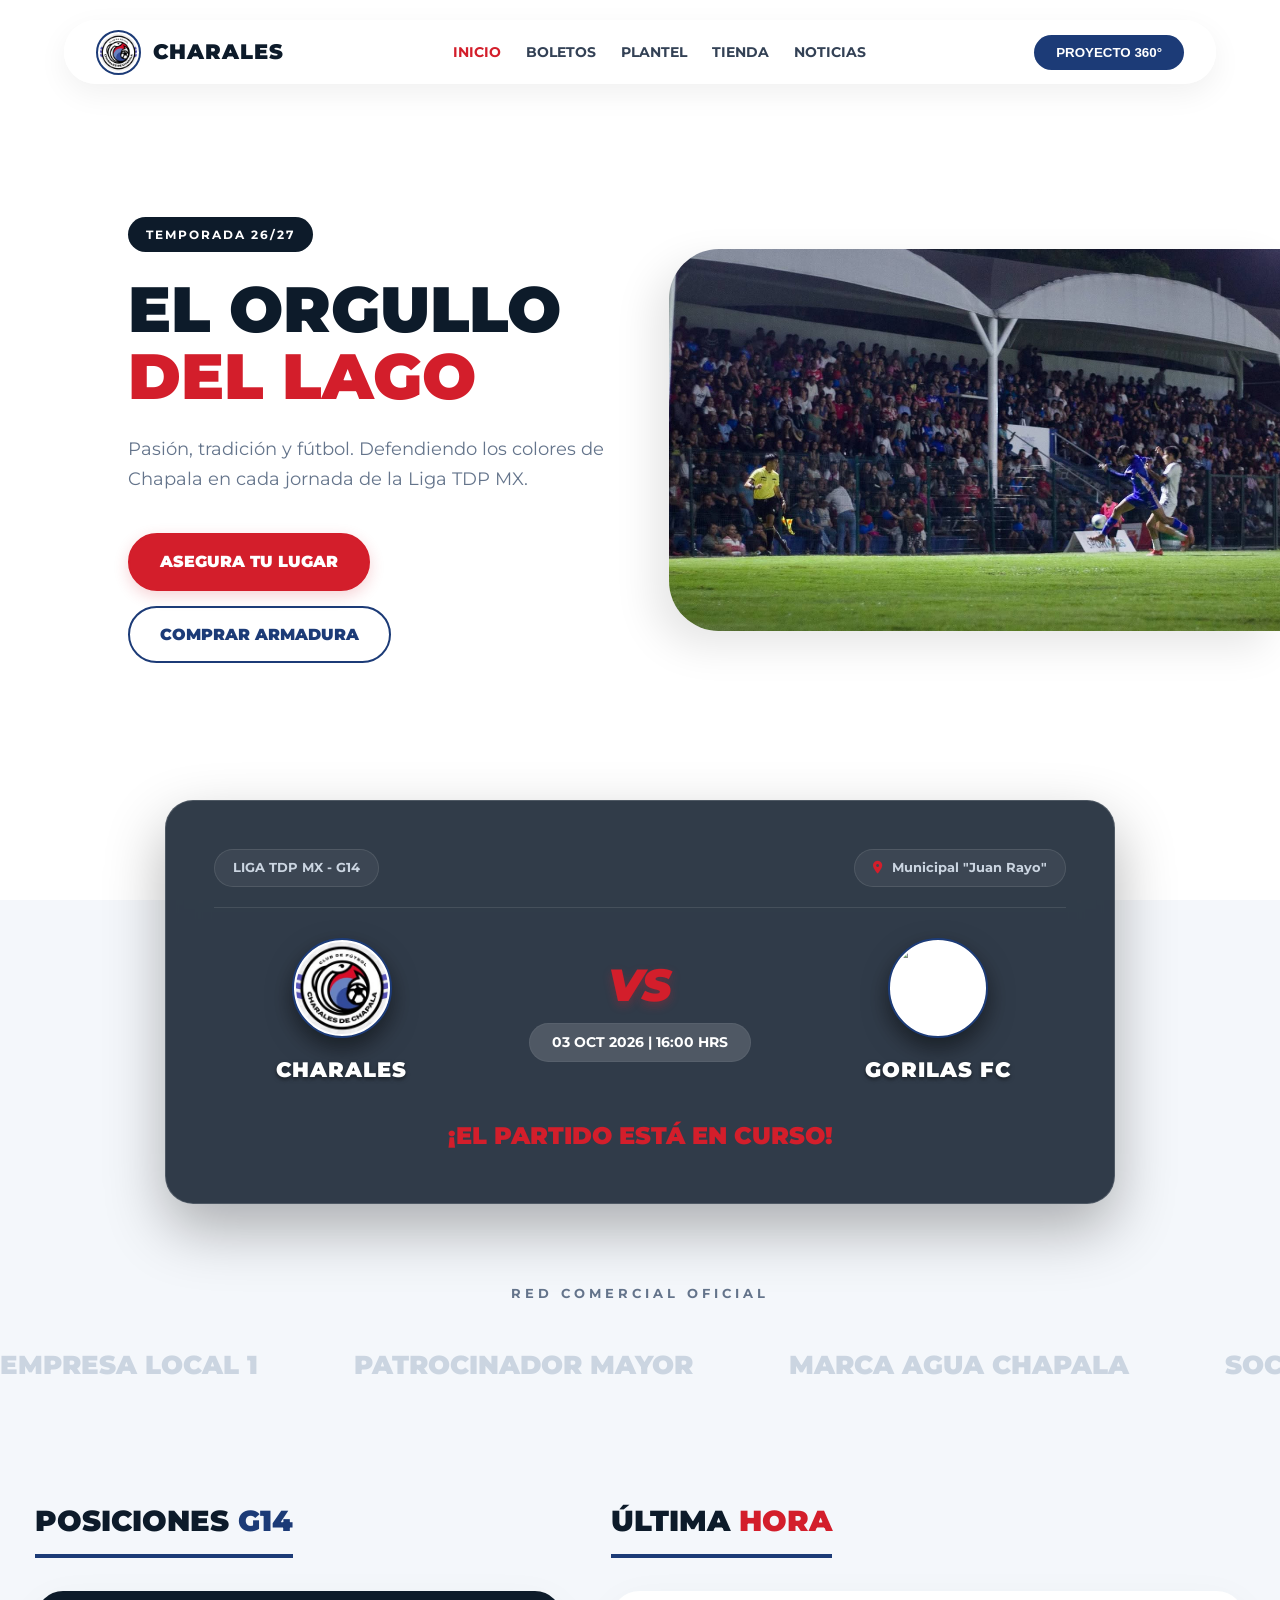
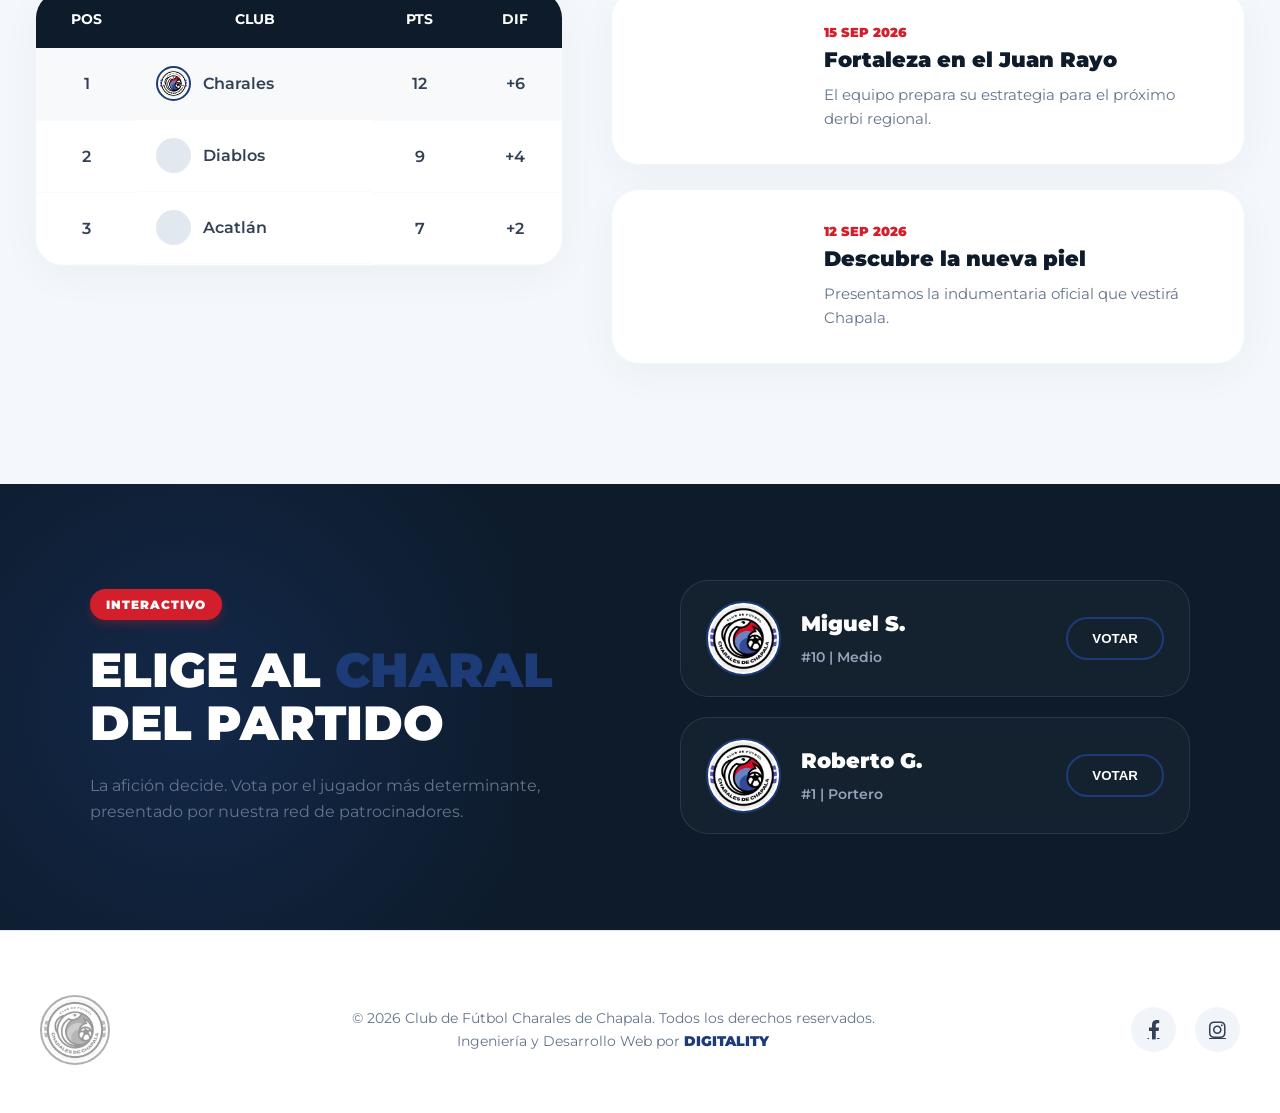
==== index.html @ a3f7b5b5 "Add files via upload" ====
<!DOCTYPE html>
<html lang="es">
<head>
    <meta charset="UTF-8">
    <meta name="viewport" content="width=device-width, initial-scale=1.0">
    <title>Charales de Chapala | Sitio Oficial</title>
    <link rel="stylesheet" href="style.css">
    <link rel="icon" type="image/png" href="imagen.png">
    <link href="https://fonts.googleapis.com/css2?family=Montserrat:wght@400;600;700;900&display=swap" rel="stylesheet">
    <link rel="stylesheet" href="https://cdnjs.cloudflare.com/ajax/libs/font-awesome/6.0.0/css/all.min.css">
</head>
<body class="theme-light">

    <!-- Navegación Flotante Premium (Bordes extra redondeados) -->
    <nav class="navbar-floating" id="navbar">
        <div class="nav-brand">
            <img src="imagen.png" alt="Escudo Charales" class="nav-logo">
            <span class="nav-title">CHARALES</span>
        </div>
        
        <div class="nav-links">
            <a href="index.html" class="active">INICIO</a>
            <a href="Compra_Boletos/index.html">BOLETOS</a>
            <a href="Plantilla/equipo.html">PLANTEL</a>
            <a href="Tienda/tienda.html">TIENDA</a>
            <a href="#noticias">NOTICIAS</a>
        </div>

        <div class="nav-actions">
            <button class="btn-digitality rounded-pill" id="btnMenuProy">PROYECTO 360°</button>
            <div class="hamburger" id="hamburger">
                <span></span><span></span><span></span>
            </div>
        </div>
    </nav>

    <!-- Menú Móvil -->
    <div class="mobile-menu" id="navMenu">
        <span class="close-menu" id="closeMenu">&times;</span>
        <a href="index.html">INICIO</a>
        <a href="Compra_Boletos/index.html">BOLETOS Y ABONOS</a>
        <a href="Plantilla/equipo.html">PLANTEL OFICIAL</a>
        <a href="Tienda/tienda.html">TIENDA OFICIAL</a>
    </div>

   <!-- Hero Dividido (Texto Izquierda / Imagen Derecha Responsiva) -->
    <header class="hero-split">
        <div class="hero-text">
            <span class="season-badge rounded-pill">TEMPORADA 26/27</span>
            <h1>EL ORGULLO<br><span class="txt-red">DEL LAGO</span></h1>
            <p>Pasión, tradición y fútbol. Defendiendo los colores de Chapala en cada jornada de la Liga TDP MX.</p>
            <div class="hero-buttons">
                <a href="Compra_Boletos/index.html" class="btn-solid-red rounded-pill">ASEGURA TU LUGAR</a>
                <a href="Tienda/tienda.html" class="btn-outline-blue rounded-pill">COMPRAR ARMADURA</a>
            </div>
        </div>
        
        <!-- Nuevo contenedor con imagen responsiva portada1.png -->
        <div class="hero-visual">
            <img src="portada1.png" alt="Acción en el Estadio Juan Rayo" class="hero-img-fluid">
        </div>
    </header>

    <!-- Tarjeta de Partido Glassmorphism -->
    <section class="match-glass-section">
        <div class="glass-card rounded-card">
            <div class="glass-header">
                <span class="tag-league rounded-pill">LIGA TDP MX - G14</span>
                <span class="tag-stadium rounded-pill"><i class="fas fa-map-marker-alt"></i> Municipal "Juan Rayo"</span>
            </div>
            
            <div class="match-teams">
                <div class="team-col">
                    <img src="imagen.png" alt="Charales" class="team-shield">
                    <span class="team-name">CHARALES</span>
                </div>
                <div class="match-center-info">
                    <div class="vs">VS</div>
                    <div class="date-badge rounded-pill">03 OCT 2026 | 16:00 HRS</div>
                </div>
                <div class="team-col">
                    <img src="https://upload.wikimedia.org/wikipedia/commons/thumb/1/14/Logo_Gorilas_de_Juanacatlan.png/120px-Logo_Gorilas_de_Juanacatlan.png" alt="Rival" class="team-shield">
                    <span class="team-name">GORILAS FC</span>
                </div>
            </div>

            <div class="countdown-row" id="countdown">
                <div class="time-unit"><span id="days">00</span><small>DÍAS</small></div><span class="colon">:</span>
                <div class="time-unit"><span id="hours">00</span><small>HRS</small></div><span class="colon">:</span>
                <div class="time-unit"><span id="minutes">00</span><small>MIN</small></div><span class="colon">:</span>
                <div class="time-unit"><span id="seconds">00</span><small>SEG</small></div>
            </div>
        </div>
    </section>

    <!-- Carrusel Infinito de Patrocinadores -->
    <section class="sponsors-ticker">
        <p class="ticker-label">RED COMERCIAL OFICIAL</p>
        <div class="marquee-wrapper">
            <div class="marquee-track">
                <div class="sponsor">EMPRESA LOCAL 1</div>
                <div class="sponsor">PATROCINADOR MAYOR</div>
                <div class="sponsor">MARCA AGUA CHAPALA</div>
                <div class="sponsor">SOCIO COMERCIAL 4</div>
                <div class="sponsor">EMPRESA LOCAL 1</div>
                <div class="sponsor">PATROCINADOR MAYOR</div>
                <div class="sponsor">MARCA AGUA CHAPALA</div>
                <div class="sponsor">SOCIO COMERCIAL 4</div>
            </div>
        </div>
    </section>

    <!-- Sección Dual: Estadísticas y Noticias en paralelo -->
    <section class="dashboard-section" id="noticias">
        <div class="dashboard-grid">
            <!-- Izquierda: Tabla -->
            <div class="stats-panel">
                <h2 class="panel-title">POSICIONES <span class="txt-blue">G14</span></h2>
                <div class="table-card rounded-card">
                    <table class="clean-table">
                        <thead>
                            <tr>
                                <th>POS</th>
                                <th>CLUB</th>
                                <th>PTS</th>
                                <th>DIF</th>
                            </tr>
                        </thead>
                        <tbody>
                            <tr class="highlight-row">
                                <td>1</td>
                                <td class="td-team"><img src="imagen.png" class="micro-logo"> Charales</td>
                                <td class="txt-bold">12</td>
                                <td class="txt-blue">+6</td>
                            </tr>
                            <tr>
                                <td>2</td>
                                <td class="td-team"><span class="empty-logo"></span> Diablos</td>
                                <td>9</td>
                                <td>+4</td>
                            </tr>
                            <tr>
                                <td>3</td>
                                <td class="td-team"><span class="empty-logo"></span> Acatlán</td>
                                <td>7</td>
                                <td>+2</td>
                            </tr>
                        </tbody>
                    </table>
                </div>
            </div>

            <!-- Derecha: Noticias -->
            <div class="news-panel">
                <h2 class="panel-title">ÚLTIMA <span class="txt-red">HORA</span></h2>
                <article class="news-list-item rounded-card">
                    <div class="news-thumb" style="background-image: url('https://images.unsplash.com/photo-1518609878373-06d740f60d8b?auto=format&fit=crop&q=80')"></div>
                    <div class="news-data">
                        <span class="news-date">15 SEP 2026</span>
                        <h3>Fortaleza en el Juan Rayo</h3>
                        <p>El equipo prepara su estrategia para el próximo derbi regional.</p>
                    </div>
                </article>
                <article class="news-list-item rounded-card">
                    <div class="news-thumb" style="background-image: url('https://images.unsplash.com/photo-1574629810360-7efbbe195018?auto=format&fit=crop&q=80')"></div>
                    <div class="news-data">
                        <span class="news-date">12 SEP 2026</span>
                        <h3>Descubre la nueva piel</h3>
                        <p>Presentamos la indumentaria oficial que vestirá Chapala.</p>
                    </div>
                </article>
            </div>
        </div>
    </section>

    <!-- Jugador del Partido -->
    <section class="interactive-motm">
        <div class="motm-layout">
            <div class="motm-info">
                <span class="live-badge rounded-pill">INTERACTIVO</span>
                <h2>ELIGE AL <span class="txt-blue">CHARAL</span><br>DEL PARTIDO</h2>
                <p>La afición decide. Vota por el jugador más determinante, presentado por nuestra red de patrocinadores.</p>
            </div>
            <div class="motm-options">
                <div class="player-option rounded-card">
                    <img src="imagen.png" alt="Jugador">
                    <div class="opt-details">
                        <h4>Miguel S.</h4>
                        <span>#10 | Medio</span>
                    </div>
                    <button class="vote-btn-premium rounded-pill">VOTAR</button>
                </div>
                <div class="player-option rounded-card">
                    <img src="imagen.png" alt="Jugador">
                    <div class="opt-details">
                        <h4>Roberto G.</h4>
                        <span>#1 | Portero</span>
                    </div>
                    <button class="vote-btn-premium rounded-pill">VOTAR</button>
                </div>
            </div>
        </div>
    </section>

    <!-- Footer Corporativo -->
    <footer class="footer-clean">
        <div class="footer-content">
            <img src="imagen.png" alt="Charales" class="footer-brand">
            <div class="footer-text">
                <p>© 2026 Club de Fútbol Charales de Chapala. Todos los derechos reservados.</p>
                <p>Ingeniería y Desarrollo Web por <span class="txt-blue-bold">DIGITALITY</span></p>
            </div>
            <div class="footer-social">
                <a href="#"><i class="fab fa-facebook-f"></i></a>
                <a href="#"><i class="fab fa-instagram"></i></a>
            </div>
        </div>
    </footer>

    <script src="script.js"></script>
</body>
</html>
---- style.css ----
:root {
    --navy: #0d1b2a;
    --blue: #1c3b77;
    --red: #d31e2b;
    --light-bg: #f4f7fb; 
    --white: #ffffff;
    --text-main: #334155;
    --text-muted: #64748b;
}

* { margin: 0; padding: 0; box-sizing: border-box; }
html { scroll-behavior: smooth; }
body.theme-light { font-family: 'Montserrat', sans-serif; background: var(--light-bg); color: var(--text-main); line-height: 1.6; overflow-x: hidden; }

/* Utilidades Comunes y Bordes Suaves */
.txt-blue { color: var(--blue); }
.txt-red { color: var(--red); }
.txt-blue-bold { color: var(--blue); font-weight: 900; }
.txt-bold { font-weight: 900; }

.rounded-pill { border-radius: 50px !important; }
.rounded-card { border-radius: 28px !important; overflow: hidden; } 

img[src="imagen.png"], .team-shield, .micro-logo, .nav-logo {
    border-radius: 50%; object-fit: cover; background: var(--white);
    border: 2px solid var(--blue); padding: 2px;
}

/* Navegación Flotante */
.navbar-floating {
    position: fixed; top: 20px; left: 50%; transform: translateX(-50%); width: 90%; max-width: 1200px;
    background: rgba(255, 255, 255, 0.95); backdrop-filter: blur(10px); border-radius: 50px;
    display: flex; justify-content: space-between; align-items: center; padding: 0.6rem 2rem;
    box-shadow: 0 10px 30px rgba(0,0,0,0.06); z-index: 1000; transition: 0.3s ease;
}
.nav-brand { display: flex; align-items: center; gap: 12px; }
.nav-logo { height: 45px; width: 45px; }
.nav-title { font-weight: 900; font-size: 1.3rem; color: var(--navy); letter-spacing: 1px; }

.nav-links { display: flex; gap: 25px; }
.nav-links a { text-decoration: none; color: var(--text-main); font-weight: 700; font-size: 0.9rem; transition: 0.2s; }
.nav-links a:hover, .nav-links a.active { color: var(--red); }

.nav-actions { display: flex; align-items: center; gap: 20px; }
.btn-digitality { background: var(--blue); color: var(--white); border: none; padding: 10px 22px; font-weight: 900; cursor: pointer; transition: 0.3s; }
.btn-digitality:hover { background: var(--navy); transform: translateY(-2px); box-shadow: 0 5px 15px rgba(28,59,119,0.3); }
.hamburger { display: none; flex-direction: column; gap: 6px; cursor: pointer; }
.hamburger span { width: 26px; height: 3px; background: var(--navy); border-radius: 3px; transition: 0.3s; }

/* Menú Móvil */
.mobile-menu { position: fixed; top: 0; right: -100%; width: 100%; height: 100vh; background: var(--navy); z-index: 2000; display: flex; flex-direction: column; align-items: center; justify-content: center; gap: 2rem; transition: 0.4s cubic-bezier(0.4, 0, 0.2, 1); }
.mobile-menu.active { right: 0; }
.close-menu { position: absolute; top: 30px; right: 30px; font-size: 3rem; color: var(--white); cursor: pointer; line-height: 1; }
.mobile-menu a { color: var(--white); text-decoration: none; font-size: 1.5rem; font-weight: 900; }

/* --- Hero Dividido - SOLUCIÓN RESPONSIVA --- */
.hero-split { 
    display: flex; 
    align-items: center; 
    min-height: 100vh; 
    padding-top: 130px; 
    padding-bottom: 150px; 
    background: var(--white); 
    width: 100%; 
    gap: 2rem;
}

.hero-text { 
    flex: 1; 
    display: flex; 
    flex-direction: column; 
    justify-content: center; 
    padding-left: 10%; 
    z-index: 2; 
}
.season-badge { background: var(--navy); color: var(--white); padding: 8px 18px; font-size: 0.75rem; font-weight: 700; margin-bottom: 1.5rem; letter-spacing: 2px; align-self: flex-start; }
.hero-text h1 { font-size: clamp(3rem, 5vw, 4.5rem); font-weight: 900; line-height: 1.05; color: var(--navy); margin-bottom: 1.5rem; }
.hero-text p { font-size: 1.15rem; color: var(--text-muted); margin-bottom: 2.5rem; max-width: 500px; }
.hero-buttons { display: flex; gap: 15px; flex-wrap: wrap; }

.btn-solid-red { background: var(--red); color: var(--white); padding: 14px 30px; text-decoration: none; font-weight: 900; transition: 0.3s; border: 2px solid var(--red); box-shadow: 0 5px 15px rgba(211,30,43,0.2); }
.btn-solid-red:hover { background: transparent; color: var(--red); box-shadow: none; transform: translateY(-2px); }
.btn-outline-blue { background: transparent; color: var(--blue); padding: 14px 30px; text-decoration: none; font-weight: 900; border: 2px solid var(--blue); transition: 0.3s; }
.btn-outline-blue:hover { background: var(--blue); color: var(--white); transform: translateY(-2px); box-shadow: 0 5px 15px rgba(28,59,119,0.2); }

/* Contenedor y Foto de Portada */
.hero-visual { 
    flex: 1.2; 
    display: flex;
    justify-content: flex-end; 
    align-items: center;
    padding-right: 0;
}

.hero-img-fluid {
    width: 100%;
    height: auto; 
    aspect-ratio: 16 / 10; /* Fuerza una proporción ideal para que se vea la acción y la grada */
    object-fit: cover; /* Asegura que la imagen llene la proporción sin aplastarse */
    border-radius: 50px 0 0 50px; 
    box-shadow: -15px 15px 40px rgba(0,0,0,0.1); 
}

/* Tarjeta Partido Glassmorphism */
.match-glass-section { position: relative; margin-top: -100px; z-index: 10; padding: 0 20px; display: flex; justify-content: center; }
.glass-card { background: rgba(13, 27, 42, 0.85); backdrop-filter: blur(25px); -webkit-backdrop-filter: blur(25px); border: 1px solid rgba(255,255,255,0.15); width: 100%; max-width: 950px; padding: 3rem; box-shadow: 0 25px 60px rgba(0,0,0,0.3); color: var(--white); }
.glass-header { display: flex; justify-content: space-between; align-items: center; border-bottom: 1px solid rgba(255,255,255,0.1); padding-bottom: 20px; margin-bottom: 30px; }
.tag-league, .tag-stadium { background: rgba(255,255,255,0.05); border: 1px solid rgba(255,255,255,0.1); padding: 8px 18px; font-size: 0.8rem; font-weight: 700; color: #cbd5e1; }
.tag-stadium i { color: var(--red); margin-right: 5px; }

.match-teams { display: flex; justify-content: space-between; align-items: center; margin-bottom: 30px; }
.team-col { display: flex; flex-direction: column; align-items: center; gap: 15px; width: 30%; }
.team-shield { height: 100px; width: 100px; box-shadow: 0 10px 25px rgba(0,0,0,0.5); }
.team-name { font-weight: 900; font-size: 1.3rem; letter-spacing: 1px; text-shadow: 0 2px 4px rgba(0,0,0,0.5); }
.match-center-info { text-align: center; }
.vs { font-size: 2.8rem; font-weight: 900; color: var(--red); font-style: italic; line-height: 1; text-shadow: 0 4px 10px rgba(211,30,43,0.3); }
.date-badge { background: rgba(255,255,255,0.15); padding: 8px 22px; font-size: 0.85rem; margin-top: 15px; font-weight: 700; border: 1px solid rgba(255,255,255,0.05); }

.countdown-row { display: flex; justify-content: center; gap: 15px; align-items: center; color: var(--red); }
.colon { font-size: 2.5rem; font-weight: 900; margin-top: -15px; opacity: 0.5; }
.time-unit { display: flex; flex-direction: column; align-items: center; min-width: 70px; }
.time-unit span { color: var(--white); font-size: 3rem; font-weight: 900; line-height: 1; text-shadow: 0 2px 10px rgba(0,0,0,0.3); }
.time-unit small { font-size: 0.75rem; color: #94a3b8; font-weight: 700; margin-top: 8px; letter-spacing: 1px; }

/* Marquesina Patrocinadores */
.sponsors-ticker { padding: 5rem 0 4rem; background: var(--light-bg); text-align: center; overflow: hidden; }
.ticker-label { font-size: 0.8rem; font-weight: 700; color: var(--text-muted); letter-spacing: 4px; margin-bottom: 2.5rem; }
.marquee-wrapper { width: 100%; overflow: hidden; white-space: nowrap; position: relative; }
.marquee-track { display: inline-flex; gap: 6rem; animation: marquee 30s linear infinite; }
.sponsor { font-size: 1.6rem; font-weight: 900; color: #cbd5e1; text-transform: uppercase; transition: 0.3s; cursor: default; }
.sponsor:hover { color: var(--blue); transform: scale(1.05); }
@keyframes marquee { 0% { transform: translateX(0); } 100% { transform: translateX(-50%); } }

/* Dashboard (Tabla y Noticias) */
.dashboard-section { padding: 3rem 20px 6rem; max-width: 1250px; margin: 0 auto; }
.dashboard-grid { display: flex; gap: 3rem; }
.panel-title { font-size: 1.8rem; font-weight: 900; color: var(--navy); margin-bottom: 2rem; border-bottom: 4px solid var(--blue); padding-bottom: 10px; display: inline-block; }
.stats-panel { flex: 1; }
.table-card { background: var(--white); box-shadow: 0 10px 40px rgba(0,0,0,0.04); border: 1px solid #f1f5f9; }
.clean-table { width: 100%; border-collapse: collapse; text-align: center; }
.clean-table th { background: var(--navy); color: var(--white); padding: 18px; font-size: 0.85rem; }
.clean-table td { padding: 18px; border-bottom: 1px solid #f8fafc; color: var(--text-main); font-weight: 600; }
.td-team { text-align: left; display: flex; align-items: center; gap: 12px; }
.highlight-row { background: rgba(28, 59, 119, 0.03); }
.micro-logo { height: 35px; width: 35px; }
.empty-logo { height: 35px; width: 35px; background: #e2e8f0; border-radius: 50%; display: inline-block; }

.news-panel { flex: 1.2; }
.news-list-item { display: flex; background: var(--white); box-shadow: 0 10px 40px rgba(0,0,0,0.04); margin-bottom: 1.5rem; transition: 0.3s; border: 1px solid #f1f5f9; }
.news-list-item:hover { transform: translateY(-5px); box-shadow: 0 20px 40px rgba(0,0,0,0.08); border-color: var(--blue); }
.news-thumb { width: 180px; background-size: cover; background-position: center; flex-shrink: 0; }
.news-data { padding: 2rem; }
.news-date { font-size: 0.8rem; color: var(--red); font-weight: 900; display: block; margin-bottom: 5px; }
.news-data h3 { font-size: 1.3rem; font-weight: 900; color: var(--navy); margin: 0 0 10px 0; line-height: 1.2; }
.news-data p { font-size: 0.95rem; color: var(--text-muted); }

/* Votación Horizontal (Redondeada y premium) */
.interactive-motm { background: var(--navy); padding: 6rem 20px; position: relative; overflow: hidden; }
.interactive-motm::before { content: ''; position: absolute; top: -50%; left: -10%; width: 50%; height: 200%; background: radial-gradient(circle, rgba(28,59,119,0.4) 0%, transparent 70%); z-index: 0; }
.motm-layout { max-width: 1100px; margin: 0 auto; display: flex; gap: 5rem; align-items: center; position: relative; z-index: 1; }
.motm-info { flex: 1; color: var(--text-muted); }
.live-badge { background: var(--red); color: white; padding: 6px 16px; font-size: 0.75rem; font-weight: 900; margin-bottom: 1.5rem; display: inline-block; letter-spacing: 1px; box-shadow: 0 4px 10px rgba(211,30,43,0.3); }
.motm-info h2 { font-size: 3rem; line-height: 1.1; color: var(--white); margin-bottom: 1.5rem; font-weight: 900; }
.motm-options { flex: 1; display: flex; flex-direction: column; gap: 20px; }
.player-option { background: rgba(255,255,255,0.03); border: 1px solid rgba(255,255,255,0.1); padding: 20px 25px; display: flex; align-items: center; gap: 20px; transition: 0.3s; backdrop-filter: blur(10px); }
.player-option:hover { background: rgba(255,255,255,0.08); border-color: var(--blue); transform: translateX(-10px); }
.player-option img { height: 75px; width: 75px; }
.opt-details { flex-grow: 1; }
.opt-details h4 { color: var(--white); font-weight: 900; font-size: 1.3rem; margin-bottom: 3px; }
.opt-details span { color: #94a3b8; font-size: 0.9rem; font-weight: 600; }
.vote-btn-premium { background: transparent; border: 2px solid var(--blue); color: var(--white); padding: 12px 24px; font-weight: 900; cursor: pointer; transition: 0.3s; }
.vote-btn-premium:hover { background: var(--blue); box-shadow: 0 4px 15px rgba(28,59,119,0.4); }

/* Footer */
.footer-clean { background: var(--white); padding: 4rem 20px 3rem; border-top: 1px solid #e2e8f0; }
.footer-content { max-width: 1200px; margin: 0 auto; display: flex; justify-content: space-between; align-items: center; flex-wrap: wrap; gap: 2rem; }
.footer-brand { height: 70px; border: none; padding: 0; background: transparent; filter: grayscale(100%); opacity: 0.4; transition: 0.3s; }
.footer-brand:hover { opacity: 0.8; filter: none; }
.footer-text { text-align: center; color: var(--text-muted); font-size: 0.9rem; }
.footer-social a { color: var(--text-main); background: #f1f5f9; width: 45px; height: 45px; display: inline-flex; justify-content: center; align-items: center; border-radius: 50%; margin-left: 15px; font-size: 1.2rem; transition: 0.3s; }
.footer-social a:hover { color: var(--white); background: var(--blue); transform: translateY(-3px); }

/* Ajustes para Celular y Responsividad */
@media (max-width: 1024px) {
    .dashboard-grid { flex-direction: column; }
    .motm-layout { gap: 3rem; }
}

@media (max-width: 900px) {
    .hero-split { 
        flex-direction: column; 
        padding-top: 120px;
        padding-bottom: 120px; 
    }
    .hero-text { 
        padding: 0 5% 3rem; 
        text-align: center; 
        align-items: center; 
    }
    .hero-buttons { justify-content: center; }
    
    .hero-visual { 
        width: 100%;
        justify-content: center;
        padding: 0 20px; 
    }
    .hero-img-fluid {
        border-radius: 30px; 
        width: 100%;
        aspect-ratio: auto; /* Dejamos que en móvil tome su tamaño natural o sea más alto si es necesario */
    }
    
    .match-glass-section { margin-top: -60px; }
    .glass-card { padding: 2rem 1.5rem; }
    .match-teams { flex-direction: column; gap: 20px; }
    .colon { display: none; } 
    .time-unit span { font-size: 2.2rem; }
    
    .motm-layout { flex-direction: column; text-align: center; }
    .player-option { flex-direction: column; text-align: center; }
    .player-option:hover { transform: translateY(-5px); }
    
    .footer-content { flex-direction: column; text-align: center; }
}

@media (max-width: 768px) {
    .nav-links, .btn-digitality { display: none; }
    .hamburger { display: flex; }
    .news-list-item { flex-direction: column; }
    .news-thumb { width: 100%; height: 200px; }
    .marquee-track { gap: 3rem; }
}
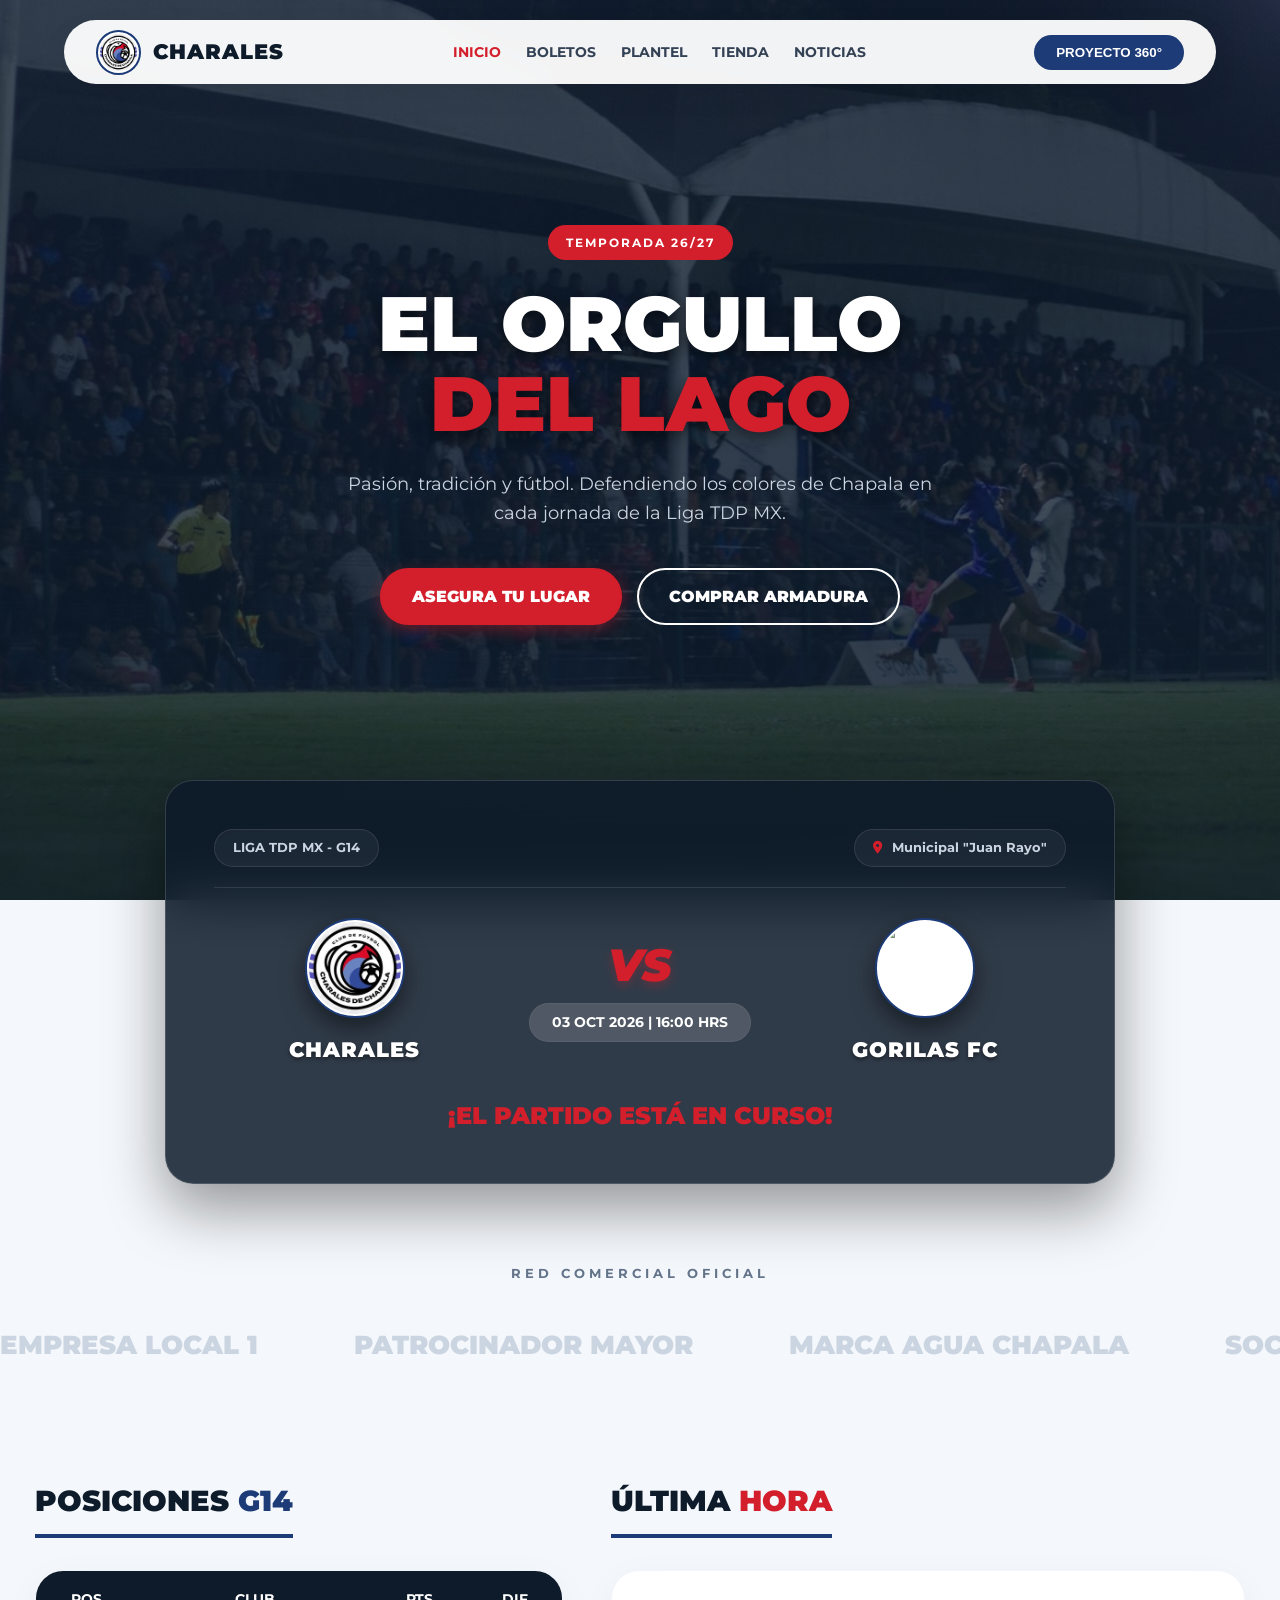
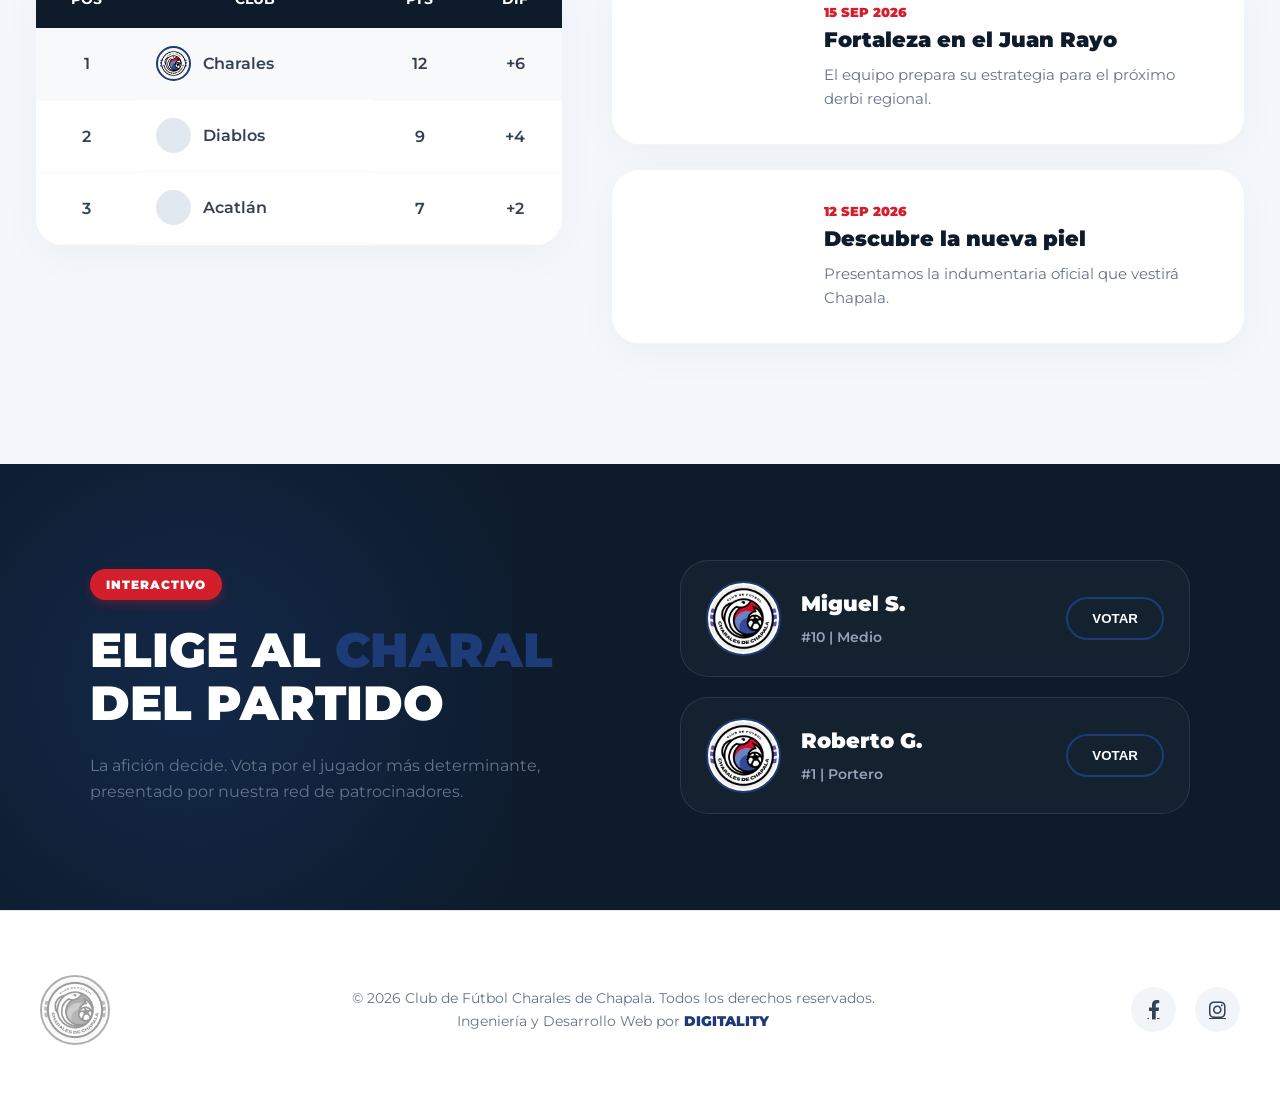
==== commit f890be90: "Update index.html" ====
--- a/index.html
+++ b/index.html
@@ -11,7 +11,7 @@
 </head>
 <body class="theme-light">
 
-    <!-- Navegación Flotante Premium (Bordes extra redondeados) -->
+    <!-- Navegación Flotante Premium -->
     <nav class="navbar-floating" id="navbar">
         <div class="nav-brand">
             <img src="imagen.png" alt="Escudo Charales" class="nav-logo">
@@ -43,7 +43,7 @@
         <a href="Tienda/tienda.html">TIENDA OFICIAL</a>
     </div>
 
-   <!-- Hero Dividido (Texto Izquierda / Imagen Derecha Responsiva) -->
+   <!-- Hero Inmersivo (Imagen de fondo integrada) -->
     <header class="hero-split">
         <div class="hero-text">
             <span class="season-badge rounded-pill">TEMPORADA 26/27</span>
@@ -51,17 +51,12 @@
             <p>Pasión, tradición y fútbol. Defendiendo los colores de Chapala en cada jornada de la Liga TDP MX.</p>
             <div class="hero-buttons">
                 <a href="Compra_Boletos/index.html" class="btn-solid-red rounded-pill">ASEGURA TU LUGAR</a>
-                <a href="Tienda/tienda.html" class="btn-outline-blue rounded-pill">COMPRAR ARMADURA</a>
-            </div>
-        </div>
-        
-        <!-- Nuevo contenedor con imagen responsiva portada1.png -->
-        <div class="hero-visual">
-            <img src="portada1.png" alt="Acción en el Estadio Juan Rayo" class="hero-img-fluid">
+                <a href="Tienda/tienda.html" class="btn-outline-white rounded-pill">COMPRAR ARMADURA</a>
+            </div>
         </div>
     </header>
 
-    <!-- Tarjeta de Partido Glassmorphism -->
+    <!-- Tarjeta de Partido Glassmorphism Rediseñada -->
     <section class="match-glass-section">
         <div class="glass-card rounded-card">
             <div class="glass-header">
@@ -110,10 +105,9 @@
         </div>
     </section>
 
-    <!-- Sección Dual: Estadísticas y Noticias en paralelo -->
+    <!-- Dashboard (Tabla y Noticias) -->
     <section class="dashboard-section" id="noticias">
         <div class="dashboard-grid">
-            <!-- Izquierda: Tabla -->
             <div class="stats-panel">
                 <h2 class="panel-title">POSICIONES <span class="txt-blue">G14</span></h2>
                 <div class="table-card rounded-card">
@@ -150,7 +144,6 @@
                 </div>
             </div>
 
-            <!-- Derecha: Noticias -->
             <div class="news-panel">
                 <h2 class="panel-title">ÚLTIMA <span class="txt-red">HORA</span></h2>
                 <article class="news-list-item rounded-card">
@@ -219,4 +212,4 @@
 
     <script src="script.js"></script>
 </body>
-</html>+</html>
--- a/style.css
+++ b/style.css
@@ -17,16 +17,19 @@
 .txt-red { color: var(--red); }
 .txt-blue-bold { color: var(--blue); font-weight: 900; }
 .txt-bold { font-weight: 900; }
+.txt-gray { color: var(--text-muted); }
+.uppercase { text-transform: uppercase; }
+.mt-2 { margin-top: 10px; }
 
 .rounded-pill { border-radius: 50px !important; }
 .rounded-card { border-radius: 28px !important; overflow: hidden; } 
 
-img[src="imagen.png"], .team-shield, .micro-logo, .nav-logo {
+img[src="imagen.png"], img[src="../imagen.png"], img[src="../image.png"], .team-shield, .micro-logo, .nav-logo {
     border-radius: 50%; object-fit: cover; background: var(--white);
     border: 2px solid var(--blue); padding: 2px;
 }
 
-/* Navegación Flotante */
+/* Navegación Flotante (Inicio) */
 .navbar-floating {
     position: fixed; top: 20px; left: 50%; transform: translateX(-50%); width: 90%; max-width: 1200px;
     background: rgba(255, 255, 255, 0.95); backdrop-filter: blur(10px); border-radius: 50px;
@@ -53,68 +56,57 @@
 .close-menu { position: absolute; top: 30px; right: 30px; font-size: 3rem; color: var(--white); cursor: pointer; line-height: 1; }
 .mobile-menu a { color: var(--white); text-decoration: none; font-size: 1.5rem; font-weight: 900; }
 
-/* --- Hero Dividido - SOLUCIÓN RESPONSIVA --- */
+/* --- HERO INMERSIVO (Imagen de fondo integrada) --- */
 .hero-split { 
     display: flex; 
     align-items: center; 
+    justify-content: center;
     min-height: 100vh; 
     padding-top: 130px; 
-    padding-bottom: 150px; 
-    background: var(--white); 
+    padding-bottom: 180px; 
+    /* Gradiente oscuro sobre portada1.png para que el texto sea legible */
+    background: linear-gradient(to bottom, rgba(13, 27, 42, 0.7), rgba(13, 27, 42, 0.85)), url('portada1.png') center/cover no-repeat;
     width: 100%; 
-    gap: 2rem;
+    position: relative;
 }
 
 .hero-text { 
-    flex: 1; 
     display: flex; 
     flex-direction: column; 
     justify-content: center; 
-    padding-left: 10%; 
+    align-items: center; /* Centrado total */
+    text-align: center;
+    width: 100%;
+    max-width: 900px;
+    padding: 0 20px; 
     z-index: 2; 
 }
-.season-badge { background: var(--navy); color: var(--white); padding: 8px 18px; font-size: 0.75rem; font-weight: 700; margin-bottom: 1.5rem; letter-spacing: 2px; align-self: flex-start; }
-.hero-text h1 { font-size: clamp(3rem, 5vw, 4.5rem); font-weight: 900; line-height: 1.05; color: var(--navy); margin-bottom: 1.5rem; }
-.hero-text p { font-size: 1.15rem; color: var(--text-muted); margin-bottom: 2.5rem; max-width: 500px; }
-.hero-buttons { display: flex; gap: 15px; flex-wrap: wrap; }
-
-.btn-solid-red { background: var(--red); color: var(--white); padding: 14px 30px; text-decoration: none; font-weight: 900; transition: 0.3s; border: 2px solid var(--red); box-shadow: 0 5px 15px rgba(211,30,43,0.2); }
-.btn-solid-red:hover { background: transparent; color: var(--red); box-shadow: none; transform: translateY(-2px); }
-.btn-outline-blue { background: transparent; color: var(--blue); padding: 14px 30px; text-decoration: none; font-weight: 900; border: 2px solid var(--blue); transition: 0.3s; }
-.btn-outline-blue:hover { background: var(--blue); color: var(--white); transform: translateY(-2px); box-shadow: 0 5px 15px rgba(28,59,119,0.2); }
-
-/* Contenedor y Foto de Portada */
-.hero-visual { 
-    flex: 1.2; 
-    display: flex;
-    justify-content: flex-end; 
-    align-items: center;
-    padding-right: 0;
-}
-
-.hero-img-fluid {
-    width: 100%;
-    height: auto; 
-    aspect-ratio: 16 / 10; /* Fuerza una proporción ideal para que se vea la acción y la grada */
-    object-fit: cover; /* Asegura que la imagen llene la proporción sin aplastarse */
-    border-radius: 50px 0 0 50px; 
-    box-shadow: -15px 15px 40px rgba(0,0,0,0.1); 
-}
-
-/* Tarjeta Partido Glassmorphism */
-.match-glass-section { position: relative; margin-top: -100px; z-index: 10; padding: 0 20px; display: flex; justify-content: center; }
-.glass-card { background: rgba(13, 27, 42, 0.85); backdrop-filter: blur(25px); -webkit-backdrop-filter: blur(25px); border: 1px solid rgba(255,255,255,0.15); width: 100%; max-width: 950px; padding: 3rem; box-shadow: 0 25px 60px rgba(0,0,0,0.3); color: var(--white); }
+.season-badge { background: var(--red); color: var(--white); padding: 8px 18px; font-size: 0.75rem; font-weight: 700; margin-bottom: 1.5rem; letter-spacing: 2px; }
+.hero-text h1 { font-size: clamp(3rem, 6vw, 5rem); font-weight: 900; line-height: 1.05; color: var(--white); margin-bottom: 1.5rem; text-shadow: 0 5px 15px rgba(0,0,0,0.5); }
+.hero-text h1 span.txt-red { color: var(--red); }
+.hero-text p { font-size: 1.15rem; color: #cbd5e1; margin-bottom: 2.5rem; max-width: 600px; }
+.hero-buttons { display: flex; gap: 15px; flex-wrap: wrap; justify-content: center; }
+
+/* Botones Hero */
+.btn-solid-red { background: var(--red); color: var(--white); padding: 14px 30px; text-decoration: none; font-weight: 900; transition: 0.3s; border: 2px solid var(--red); box-shadow: 0 5px 15px rgba(211,30,43,0.4); }
+.btn-solid-red:hover { background: transparent; color: var(--white); box-shadow: none; transform: translateY(-2px); border-color: var(--white); }
+.btn-outline-white { background: transparent; color: var(--white); padding: 14px 30px; text-decoration: none; font-weight: 900; border: 2px solid var(--white); transition: 0.3s; border-radius: 50px; }
+.btn-outline-white:hover { background: var(--white); color: var(--navy); transform: translateY(-2px); box-shadow: 0 5px 15px rgba(255,255,255,0.2); }
+
+/* --- TARJETA PARTIDO GLASSMORPHISM --- */
+.match-glass-section { position: relative; margin-top: -120px; z-index: 10; padding: 0 20px; display: flex; justify-content: center; }
+.glass-card { background: rgba(13, 27, 42, 0.85); backdrop-filter: blur(25px); -webkit-backdrop-filter: blur(25px); border: 1px solid rgba(255,255,255,0.15); width: 100%; max-width: 950px; padding: 3rem; box-shadow: 0 25px 60px rgba(0,0,0,0.4); color: var(--white); }
 .glass-header { display: flex; justify-content: space-between; align-items: center; border-bottom: 1px solid rgba(255,255,255,0.1); padding-bottom: 20px; margin-bottom: 30px; }
 .tag-league, .tag-stadium { background: rgba(255,255,255,0.05); border: 1px solid rgba(255,255,255,0.1); padding: 8px 18px; font-size: 0.8rem; font-weight: 700; color: #cbd5e1; }
 .tag-stadium i { color: var(--red); margin-right: 5px; }
 
-.match-teams { display: flex; justify-content: space-between; align-items: center; margin-bottom: 30px; }
-.team-col { display: flex; flex-direction: column; align-items: center; gap: 15px; width: 30%; }
+.match-teams { display: flex; justify-content: space-between; align-items: center; margin-bottom: 30px; width: 100%; }
+.team-col { display: flex; flex-direction: column; align-items: center; gap: 15px; width: 33%; }
 .team-shield { height: 100px; width: 100px; box-shadow: 0 10px 25px rgba(0,0,0,0.5); }
-.team-name { font-weight: 900; font-size: 1.3rem; letter-spacing: 1px; text-shadow: 0 2px 4px rgba(0,0,0,0.5); }
-.match-center-info { text-align: center; }
+.team-name { font-weight: 900; font-size: 1.3rem; letter-spacing: 1px; text-shadow: 0 2px 4px rgba(0,0,0,0.5); text-align: center; }
+.match-center-info { width: 33%; display: flex; flex-direction: column; align-items: center; justify-content: center; }
 .vs { font-size: 2.8rem; font-weight: 900; color: var(--red); font-style: italic; line-height: 1; text-shadow: 0 4px 10px rgba(211,30,43,0.3); }
-.date-badge { background: rgba(255,255,255,0.15); padding: 8px 22px; font-size: 0.85rem; margin-top: 15px; font-weight: 700; border: 1px solid rgba(255,255,255,0.05); }
+.date-badge { background: rgba(255,255,255,0.15); padding: 8px 22px; font-size: 0.85rem; margin-top: 15px; font-weight: 700; border: 1px solid rgba(255,255,255,0.05); text-align: center; }
 
 .countdown-row { display: flex; justify-content: center; gap: 15px; align-items: center; color: var(--red); }
 .colon { font-size: 2.5rem; font-weight: 900; margin-top: -15px; opacity: 0.5; }
@@ -136,7 +128,7 @@
 .dashboard-grid { display: flex; gap: 3rem; }
 .panel-title { font-size: 1.8rem; font-weight: 900; color: var(--navy); margin-bottom: 2rem; border-bottom: 4px solid var(--blue); padding-bottom: 10px; display: inline-block; }
 .stats-panel { flex: 1; }
-.table-card { background: var(--white); box-shadow: 0 10px 40px rgba(0,0,0,0.04); border: 1px solid #f1f5f9; }
+.table-card { background: var(--white); box-shadow: 0 10px 40px rgba(0,0,0,0.04); border: 1px solid #f1f5f9; border-radius: 28px; overflow: hidden; }
 .clean-table { width: 100%; border-collapse: collapse; text-align: center; }
 .clean-table th { background: var(--navy); color: var(--white); padding: 18px; font-size: 0.85rem; }
 .clean-table td { padding: 18px; border-bottom: 1px solid #f8fafc; color: var(--text-main); font-weight: 600; }
@@ -146,7 +138,7 @@
 .empty-logo { height: 35px; width: 35px; background: #e2e8f0; border-radius: 50%; display: inline-block; }
 
 .news-panel { flex: 1.2; }
-.news-list-item { display: flex; background: var(--white); box-shadow: 0 10px 40px rgba(0,0,0,0.04); margin-bottom: 1.5rem; transition: 0.3s; border: 1px solid #f1f5f9; }
+.news-list-item { display: flex; background: var(--white); box-shadow: 0 10px 40px rgba(0,0,0,0.04); margin-bottom: 1.5rem; transition: 0.3s; border: 1px solid #f1f5f9; border-radius: 28px; overflow: hidden; }
 .news-list-item:hover { transform: translateY(-5px); box-shadow: 0 20px 40px rgba(0,0,0,0.08); border-color: var(--blue); }
 .news-thumb { width: 180px; background-size: cover; background-position: center; flex-shrink: 0; }
 .news-data { padding: 2rem; }
@@ -154,25 +146,26 @@
 .news-data h3 { font-size: 1.3rem; font-weight: 900; color: var(--navy); margin: 0 0 10px 0; line-height: 1.2; }
 .news-data p { font-size: 0.95rem; color: var(--text-muted); }
 
-/* Votación Horizontal (Redondeada y premium) */
+/* Votación Horizontal */
 .interactive-motm { background: var(--navy); padding: 6rem 20px; position: relative; overflow: hidden; }
 .interactive-motm::before { content: ''; position: absolute; top: -50%; left: -10%; width: 50%; height: 200%; background: radial-gradient(circle, rgba(28,59,119,0.4) 0%, transparent 70%); z-index: 0; }
 .motm-layout { max-width: 1100px; margin: 0 auto; display: flex; gap: 5rem; align-items: center; position: relative; z-index: 1; }
 .motm-info { flex: 1; color: var(--text-muted); }
-.live-badge { background: var(--red); color: white; padding: 6px 16px; font-size: 0.75rem; font-weight: 900; margin-bottom: 1.5rem; display: inline-block; letter-spacing: 1px; box-shadow: 0 4px 10px rgba(211,30,43,0.3); }
+.live-badge { background: var(--red); color: white; padding: 6px 16px; font-size: 0.75rem; font-weight: 900; margin-bottom: 1.5rem; display: inline-block; letter-spacing: 1px; box-shadow: 0 4px 10px rgba(211,30,43,0.3); border-radius: 50px; }
 .motm-info h2 { font-size: 3rem; line-height: 1.1; color: var(--white); margin-bottom: 1.5rem; font-weight: 900; }
 .motm-options { flex: 1; display: flex; flex-direction: column; gap: 20px; }
-.player-option { background: rgba(255,255,255,0.03); border: 1px solid rgba(255,255,255,0.1); padding: 20px 25px; display: flex; align-items: center; gap: 20px; transition: 0.3s; backdrop-filter: blur(10px); }
+.player-option { background: rgba(255,255,255,0.03); border: 1px solid rgba(255,255,255,0.1); padding: 20px 25px; display: flex; align-items: center; gap: 20px; transition: 0.3s; backdrop-filter: blur(10px); border-radius: 28px; }
 .player-option:hover { background: rgba(255,255,255,0.08); border-color: var(--blue); transform: translateX(-10px); }
 .player-option img { height: 75px; width: 75px; }
 .opt-details { flex-grow: 1; }
 .opt-details h4 { color: var(--white); font-weight: 900; font-size: 1.3rem; margin-bottom: 3px; }
 .opt-details span { color: #94a3b8; font-size: 0.9rem; font-weight: 600; }
-.vote-btn-premium { background: transparent; border: 2px solid var(--blue); color: var(--white); padding: 12px 24px; font-weight: 900; cursor: pointer; transition: 0.3s; }
+.vote-btn-premium { background: transparent; border: 2px solid var(--blue); color: var(--white); padding: 12px 24px; font-weight: 900; cursor: pointer; transition: 0.3s; border-radius: 50px; }
 .vote-btn-premium:hover { background: var(--blue); box-shadow: 0 4px 15px rgba(28,59,119,0.4); }
 
-/* Footer */
-.footer-clean { background: var(--white); padding: 4rem 20px 3rem; border-top: 1px solid #e2e8f0; }
+/* Footer General */
+.footer-clean, .footer { background: var(--white); padding: 4rem 20px 3rem; border-top: 1px solid #e2e8f0; text-align: center; }
+.footer { padding: 3rem 20px; margin-top: 4rem; color: var(--text-muted); font-size: 0.9rem; }
 .footer-content { max-width: 1200px; margin: 0 auto; display: flex; justify-content: space-between; align-items: center; flex-wrap: wrap; gap: 2rem; }
 .footer-brand { height: 70px; border: none; padding: 0; background: transparent; filter: grayscale(100%); opacity: 0.4; transition: 0.3s; }
 .footer-brand:hover { opacity: 0.8; filter: none; }
@@ -180,47 +173,128 @@
 .footer-social a { color: var(--text-main); background: #f1f5f9; width: 45px; height: 45px; display: inline-flex; justify-content: center; align-items: center; border-radius: 50%; margin-left: 15px; font-size: 1.2rem; transition: 0.3s; }
 .footer-social a:hover { color: var(--white); background: var(--blue); transform: translateY(-3px); }
 
-/* Ajustes para Celular y Responsividad */
+/* =======================================================
+   --- ESTILOS PARA SUBPÁGINAS (Plantel, Tienda, Boletos) ---
+   ======================================================= */
+.navbar { position: fixed; top: 0; left: 0; width: 100%; background: rgba(255, 255, 255, 0.95); backdrop-filter: blur(10px); box-shadow: 0 5px 20px rgba(0,0,0,0.05); z-index: 1000; padding: 1rem 5%; }
+.nav-container .logo { display: flex; align-items: center; gap: 15px; text-decoration: none; color: var(--navy); font-weight: 900; font-size: 1.4rem; letter-spacing: 1px; }
+.nav-container .logo img { height: 45px; width: 45px; }
+
+.page-header { text-align: center; padding: 160px 20px 50px; background: var(--white); border-bottom: 1px solid #e2e8f0; margin-bottom: 2rem; }
+.page-header h1 { font-size: clamp(2.5rem, 5vw, 4rem); color: var(--navy); font-weight: 900; line-height: 1.1; margin-bottom: 10px; }
+
+/* 1. PLANTEL OFICIAL */
+.roster-section { max-width: 1200px; margin: 0 auto; padding: 2rem 20px; }
+.roster-category { font-size: 2rem; color: var(--navy); border-bottom: 4px solid var(--blue); padding-bottom: 10px; margin-bottom: 2.5rem; display: inline-block; font-weight: 900; }
+.roster-grid { display: grid; grid-template-columns: repeat(auto-fit, minmax(280px, 1fr)); gap: 2.5rem; margin-bottom: 5rem; }
+.player-profile { background: var(--white); border-radius: 28px; overflow: hidden; box-shadow: 0 10px 30px rgba(0,0,0,0.04); text-align: center; border: 1px solid #f1f5f9; transition: transform 0.3s, box-shadow 0.3s, border-color 0.3s; position: relative; }
+.player-profile:hover { transform: translateY(-10px); box-shadow: 0 20px 40px rgba(0,0,0,0.08); border-color: var(--blue); }
+.player-photo { background: linear-gradient(to top, #e2e8f0, #f8fafc); padding: 30px 0 0; display: flex; justify-content: center; align-items: flex-end; height: 250px; }
+.player-photo img { display: block; max-height: 100%; object-fit: contain; } 
+.player-details { padding: 2.5rem 1.5rem; position: relative; background: var(--white); }
+.player-number { position: absolute; top: -30px; right: 25px; background: var(--navy); color: var(--white); font-size: 1.4rem; font-weight: 900; height: 60px; width: 60px; display: flex; align-items: center; justify-content: center; border-radius: 50%; border: 4px solid var(--white); box-shadow: 0 5px 15px rgba(0,0,0,0.1); }
+.player-details h3 { color: var(--navy); font-weight: 900; font-size: 1.4rem; margin-bottom: 5px; }
+
+/* 2. TIENDA OFICIAL */
+.store-grid { max-width: 1200px; margin: 3rem auto 6rem; padding: 0 20px; display: grid; grid-template-columns: repeat(auto-fit, minmax(300px, 1fr)); gap: 3rem; }
+.product-card { background: var(--white); border-radius: 28px; overflow: hidden; box-shadow: 0 10px 30px rgba(0,0,0,0.04); text-align: center; border: 1px solid #f1f5f9; transition: 0.3s; display: flex; flex-direction: column; }
+.product-card:hover { transform: translateY(-10px); box-shadow: 0 20px 40px rgba(0,0,0,0.08); border-color: var(--red); }
+.product-img { background: var(--light-bg); padding: 50px 20px; display: flex; justify-content: center; align-items: center; height: 280px; }
+.product-img img { max-height: 100%; max-width: 80%; object-fit: contain; transition: transform 0.4s cubic-bezier(0.4, 0, 0.2, 1); }
+.product-card:hover .product-img img { transform: scale(1.15); }
+.product-info { padding: 2.5rem 2rem; display: flex; flex-direction: column; flex-grow: 1; }
+.product-info h3 { color: var(--navy); font-weight: 900; font-size: 1.25rem; margin-bottom: 10px; line-height: 1.3; }
+.product-price { font-size: 1.8rem; font-weight: 900; color: var(--blue); margin-bottom: 25px; }
+.btn-cart { background: transparent; border: 2px solid var(--blue); color: var(--blue); padding: 14px 20px; border-radius: 50px; font-weight: 900; cursor: pointer; transition: 0.3s; width: 100%; margin-top: auto; letter-spacing: 1px; }
+.btn-cart:hover { background: var(--blue); color: var(--white); box-shadow: 0 5px 15px rgba(28,59,119,0.3); }
+
+/* 3. BOLETOS Y ABONOS */
+.pricing-grid { max-width: 950px; margin: 3rem auto 6rem; padding: 0 20px; display: grid; grid-template-columns: repeat(auto-fit, minmax(320px, 1fr)); gap: 3rem; align-items: center; }
+.price-card { background: var(--white); border-radius: 28px; padding: 3.5rem 2.5rem; box-shadow: 0 10px 40px rgba(0,0,0,0.04); text-align: center; border: 1px solid #f1f5f9; transition: 0.3s; position: relative; }
+.price-card:hover { transform: translateY(-8px); box-shadow: 0 20px 50px rgba(0,0,0,0.08); }
+.price-card h3 { font-size: 1.6rem; margin-bottom: 8px; letter-spacing: 1px; }
+.price-amount { font-size: 4rem; font-weight: 900; color: var(--navy); margin: 1.5rem 0 2rem; line-height: 1; display: flex; justify-content: center; align-items: flex-start; gap: 5px; }
+.price-amount span { font-size: 1.2rem; color: var(--text-muted); font-weight: 700; margin-top: 5px; }
+.price-features { list-style: none; margin-bottom: 3rem; text-align: left; }
+.price-features li { padding: 14px 0; border-bottom: 1px solid #f1f5f9; color: var(--text-main); font-weight: 600; display: flex; align-items: center; gap: 12px; font-size: 0.95rem; }
+.price-features li i { color: var(--blue); width: 24px; text-align: center; font-size: 1.1rem; }
+
+.price-card.premium { background: var(--navy); color: var(--white); transform: scale(1.05); border: none; box-shadow: 0 20px 50px rgba(13,27,42,0.25); }
+.price-card.premium:hover { transform: scale(1.05) translateY(-8px); }
+.price-card.premium h3 { color: var(--red); }
+.price-card.premium p { color: #94a3b8; }
+.price-card.premium .price-amount { color: var(--white); }
+.price-card.premium .price-amount span { color: #cbd5e1; }
+.price-card.premium .price-features li { border-bottom-color: rgba(255,255,255,0.1); color: var(--white); }
+.price-card.premium .price-features li i { color: var(--red); }
+
+.btn-primary { background: var(--blue); color: var(--white); border: 2px solid var(--blue); padding: 16px 30px; border-radius: 50px; font-weight: 900; cursor: pointer; transition: 0.3s; text-transform: uppercase; letter-spacing: 1px; box-shadow: 0 5px 15px rgba(28,59,119,0.2); }
+.btn-primary:hover { background: transparent; color: var(--blue); box-shadow: none; }
+.price-card.premium .btn-primary { background: var(--red); border-color: var(--red); box-shadow: 0 5px 15px rgba(211,30,43,0.3); }
+.price-card.premium .btn-primary:hover { background: transparent; color: var(--red); box-shadow: none; }
+
+
+/* =======================================================
+   --- AJUSTES RESPONSIVOS (Móvil Premium Integrado) ---
+   ======================================================= */
 @media (max-width: 1024px) {
     .dashboard-grid { flex-direction: column; }
     .motm-layout { gap: 3rem; }
+    .pricing-grid { grid-template-columns: 1fr; max-width: 500px; }
+    .price-card.premium { transform: scale(1); }
+    .price-card.premium:hover { transform: translateY(-8px); }
 }
 
 @media (max-width: 900px) {
+    /* Hero Principal en Celular: Imagen de fondo y texto centrado */
     .hero-split { 
-        flex-direction: column; 
-        padding-top: 120px;
+        padding-top: 140px; 
         padding-bottom: 120px; 
     }
     .hero-text { 
-        padding: 0 5% 3rem; 
-        text-align: center; 
-        align-items: center; 
+        padding: 0 5%; 
     }
-    .hero-buttons { justify-content: center; }
-    
-    .hero-visual { 
+    .hero-text h1 { font-size: clamp(2.5rem, 8vw, 3.5rem); }
+    .hero-buttons { 
+        flex-direction: column; 
         width: 100%;
-        justify-content: center;
-        padding: 0 20px; 
+        gap: 15px;
     }
-    .hero-img-fluid {
-        border-radius: 30px; 
+    .btn-solid-red, .btn-outline-white {
         width: 100%;
-        aspect-ratio: auto; /* Dejamos que en móvil tome su tamaño natural o sea más alto si es necesario */
+        text-align: center;
     }
     
-    .match-glass-section { margin-top: -60px; }
-    .glass-card { padding: 2rem 1.5rem; }
-    .match-teams { flex-direction: column; gap: 20px; }
+    /* CRÍTICO: MARCADOR HORIZONTAL EN MÓVIL (Como scoreboard real) */
+    .match-glass-section { margin-top: -60px; padding: 0 15px; }
+    .glass-card { padding: 1.5rem; }
+    
+    .glass-header { flex-direction: column; gap: 10px; align-items: center; padding-bottom: 15px; margin-bottom: 20px; }
+    
+    /* Mantiene los escudos de lado a lado en móvil */
+    .match-teams { flex-direction: row; gap: 10px; align-items: center; margin-bottom: 20px; }
+    
+    .team-col { width: 33%; gap: 8px; }
+    .team-shield { height: 60px; width: 60px; } /* Logos más pequeños para móvil */
+    .team-name { font-size: 0.9rem; }
+    
+    .match-center-info { width: 33%; display: flex; flex-direction: column; align-items: center; gap: 5px; }
+    .vs { font-size: 2rem; }
+    .date-badge { padding: 4px 10px; font-size: 0.7rem; margin-top: 5px; }
+    
+    .countdown-row { gap: 10px; }
     .colon { display: none; } 
-    .time-unit span { font-size: 2.2rem; }
-    
+    .time-unit span { font-size: 2rem; }
+    .time-unit small { font-size: 0.65rem; }
+    
+    /* Votación Jugador */
     .motm-layout { flex-direction: column; text-align: center; }
     .player-option { flex-direction: column; text-align: center; }
     .player-option:hover { transform: translateY(-5px); }
     
+    /* Footer & Header general */
     .footer-content { flex-direction: column; text-align: center; }
+    .page-header { padding: 120px 20px 40px; }
 }
 
 @media (max-width: 768px) {
@@ -229,4 +303,4 @@
     .news-list-item { flex-direction: column; }
     .news-thumb { width: 100%; height: 200px; }
     .marquee-track { gap: 3rem; }
-}+}
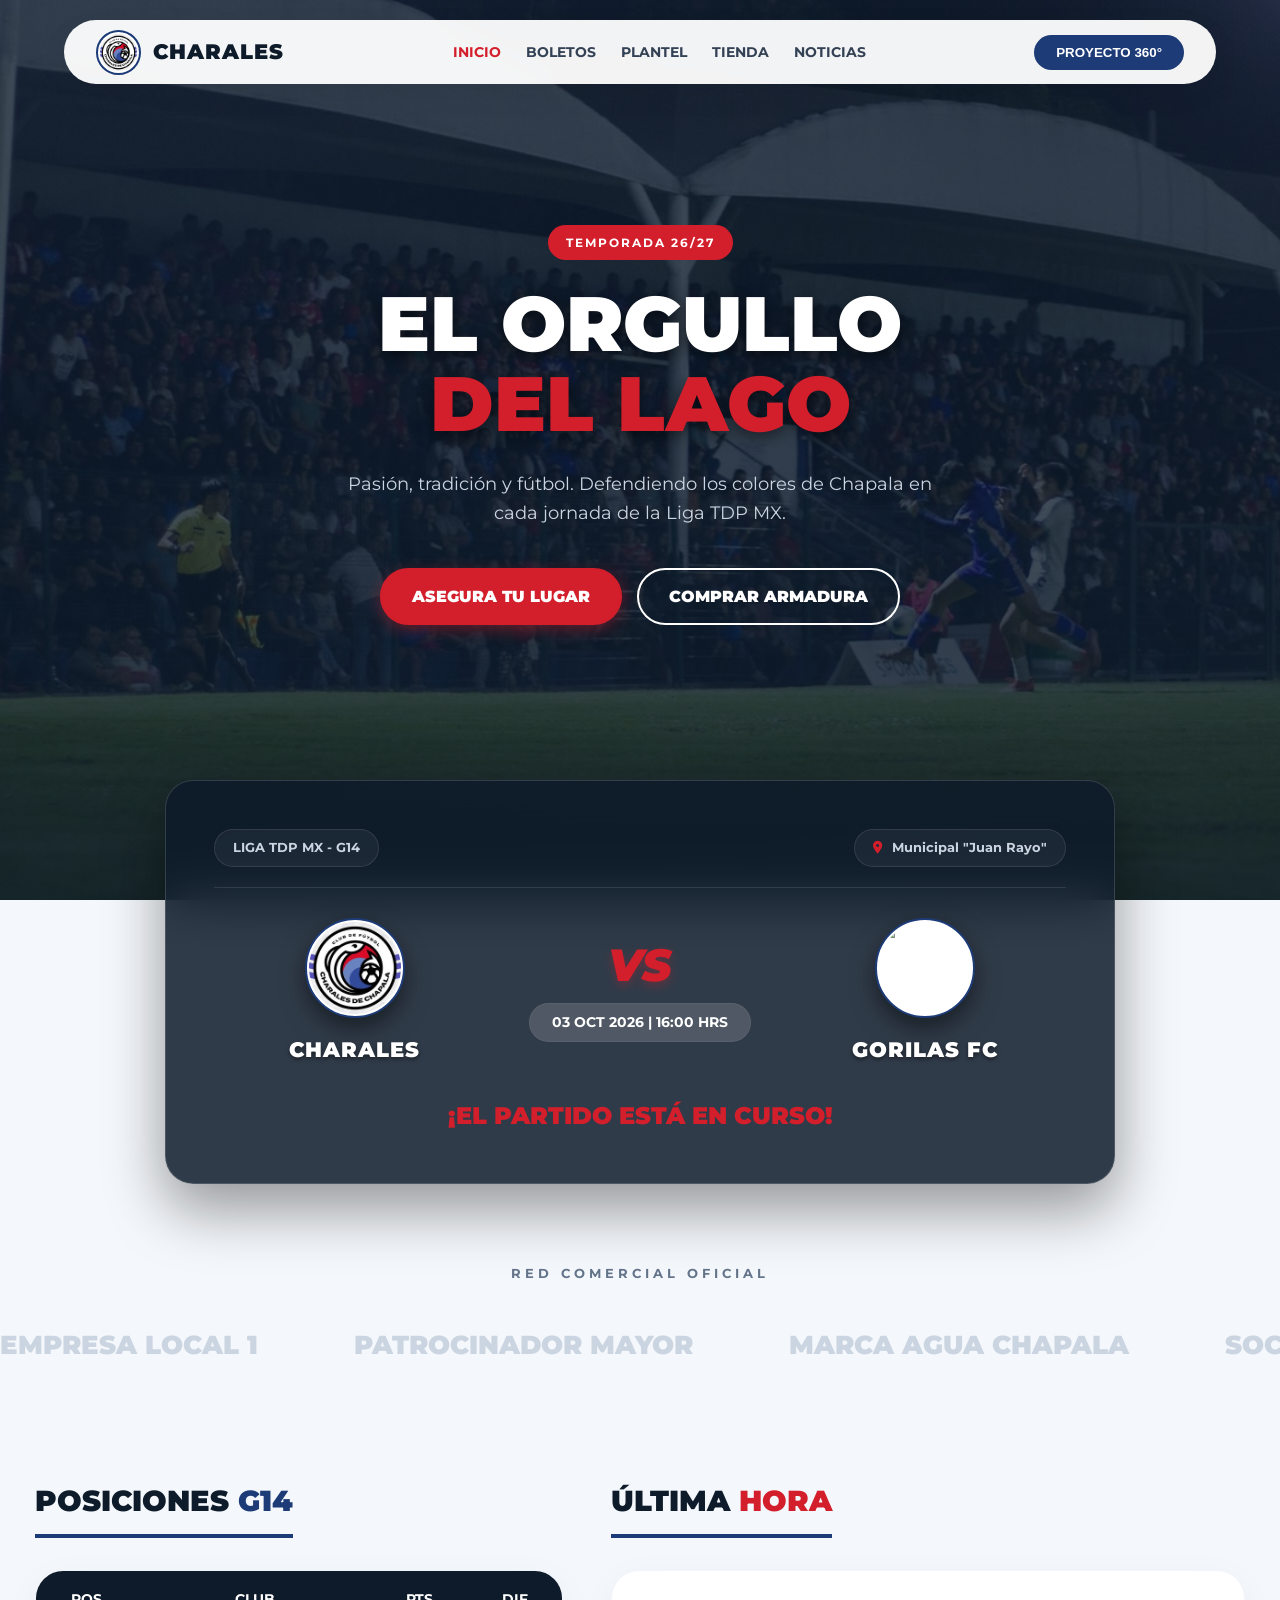
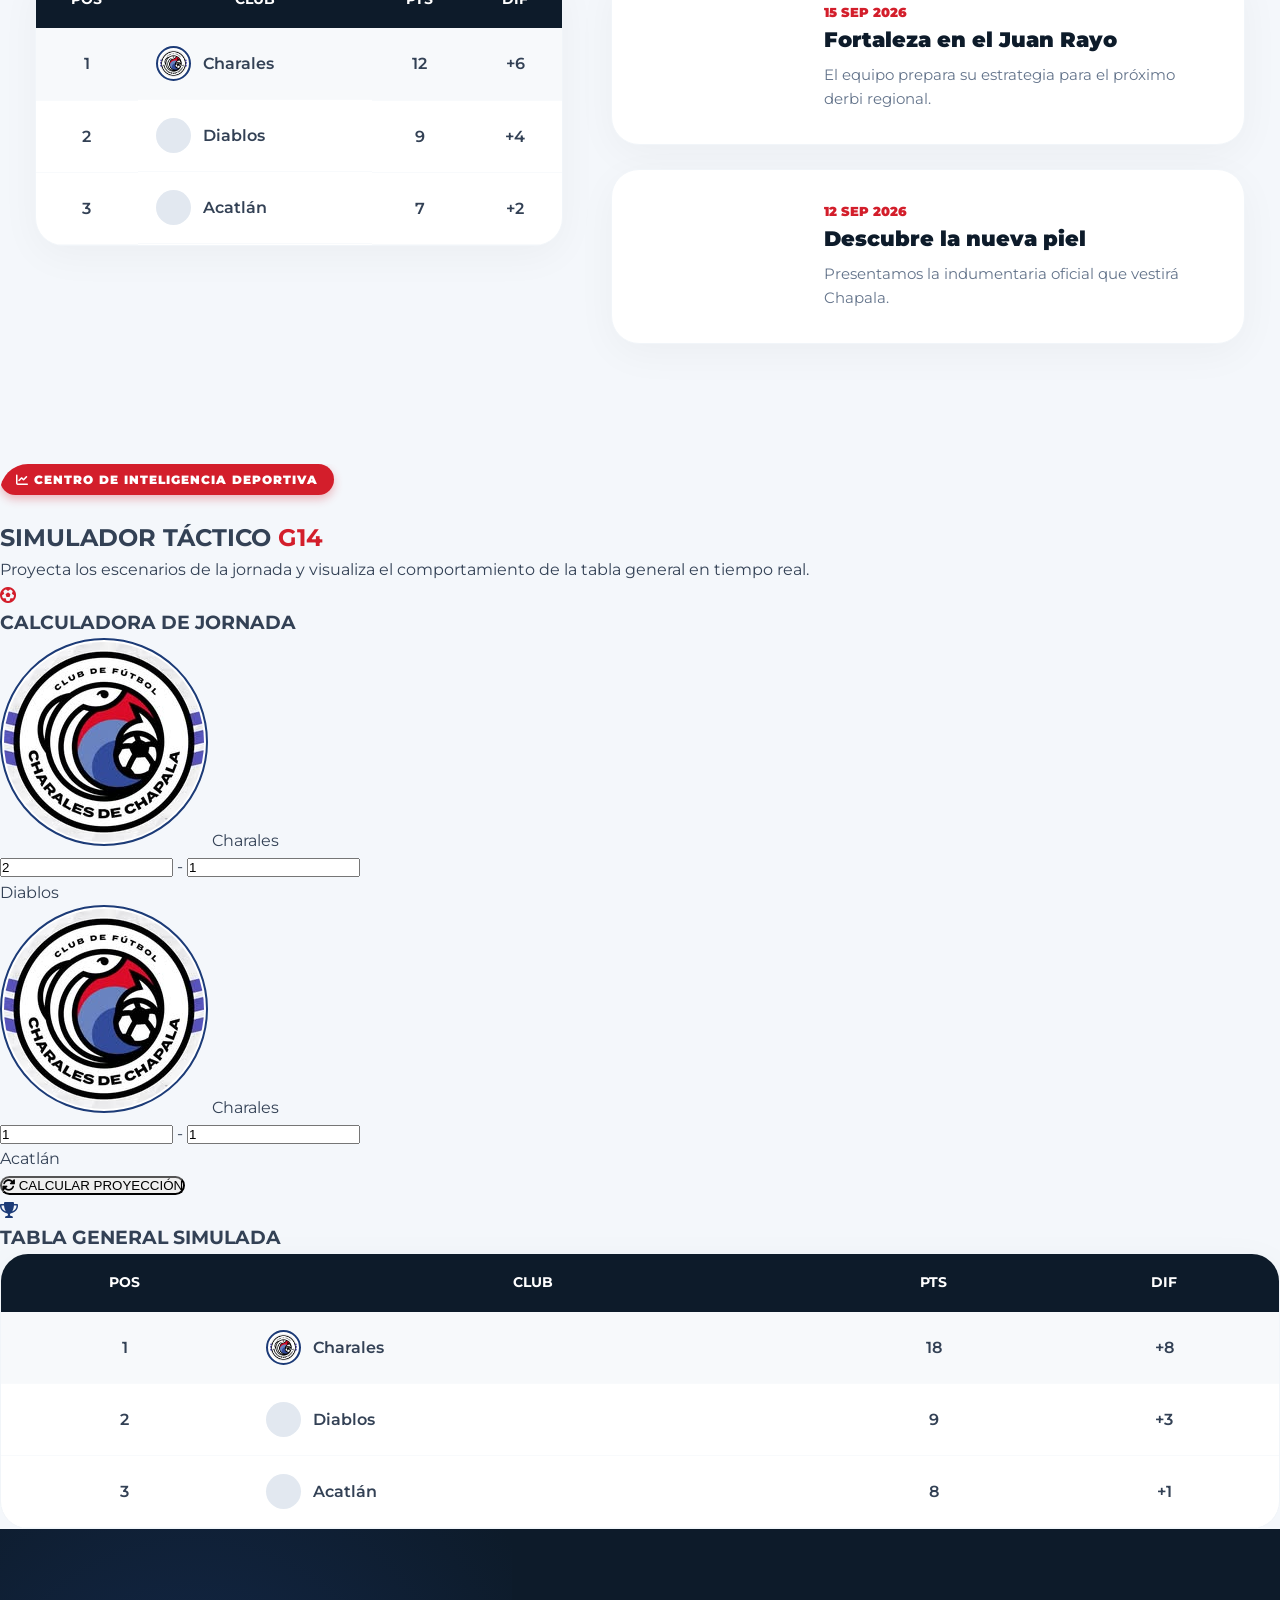
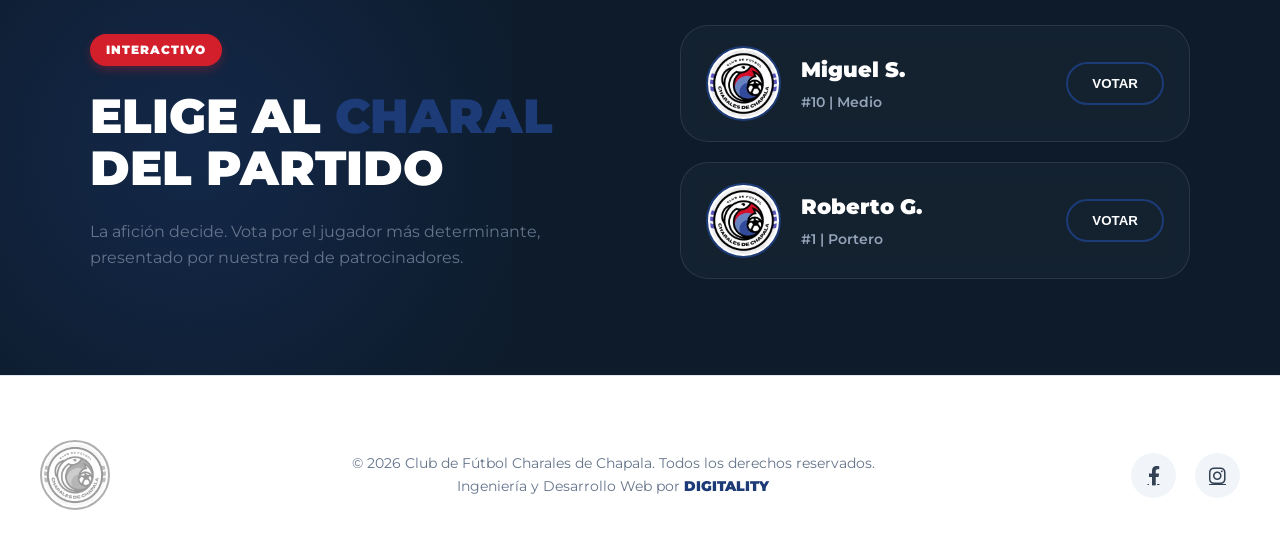
==== commit d25c4bcd: "Update index.html" ====
--- a/index.html
+++ b/index.html
@@ -43,8 +43,11 @@
         <a href="Tienda/tienda.html">TIENDA OFICIAL</a>
     </div>
 
-   <!-- Hero Inmersivo (Imagen de fondo integrada) -->
+   <!-- Hero Inmersivo con efecto de gotas del Lago de Chapala -->
     <header class="hero-split">
+        <!-- Contenedor dinámico de gotas líquidas -->
+        <div class="water-ripple-container" id="waterContainer"></div>
+
         <div class="hero-text">
             <span class="season-badge rounded-pill">TEMPORADA 26/27</span>
             <h1>EL ORGULLO<br><span class="txt-red">DEL LAGO</span></h1>
@@ -166,6 +169,113 @@
         </div>
     </section>
 
+    <!-- Simulador de Resultados / Calculadora de Liguilla (Optimizado Móvil) -->
+    <section class="simulator-section" id="simulador">
+        <div class="simulator-container rounded-card">
+            <div class="simulator-header">
+                <span class="live-badge rounded-pill"><i class="fas fa-chart-line"></i> CENTRO DE INTELIGENCIA DEPORTIVA</span>
+                <h2>SIMULADOR TÁCTICO <span class="txt-red">G14</span></h2>
+                <p>Proyecta los escenarios de la jornada y visualiza el comportamiento de la tabla general en tiempo real.</p>
+            </div>
+
+            <div class="simulator-grid">
+                <!-- Columna de Partidos a Simular -->
+                <div class="sim-matches-box">
+                    <div class="box-title-row">
+                        <i class="fas fa-futbol txt-red"></i>
+                        <h3>CALCULADORA DE JORNADA</h3>
+                    </div>
+                    
+                    <div class="sim-match-item">
+                        <!-- Equipo Local -->
+                        <div class="sim-team-col">
+                            <img src="imagen.png" class="mini-crest">
+                            <span class="team-lbl">Charales</span>
+                        </div>
+                        
+                        <!-- Marcador Central -->
+                        <div class="score-inputs">
+                            <input type="number" min="0" value="2" id="scoreA1" class="score-input">
+                            <span class="vs-dash">-</span>
+                            <input type="number" min="0" value="1" id="scoreB1" class="score-input">
+                        </div>
+
+                        <!-- Equipo Visitante -->
+                        <div class="sim-team-col">
+                            <div class="empty-logo-sm"></div>
+                            <span class="team-lbl">Diablos</span>
+                        </div>
+                    </div>
+
+                    <div class="sim-match-item">
+                        <!-- Equipo Local -->
+                        <div class="sim-team-col">
+                            <img src="imagen.png" class="mini-crest">
+                            <span class="team-lbl">Charales</span>
+                        </div>
+                        
+                        <!-- Marcador Central -->
+                        <div class="score-inputs">
+                            <input type="number" min="0" value="1" id="scoreA2" class="score-input">
+                            <span class="vs-dash">-</span>
+                            <input type="number" min="0" value="1" id="scoreB2" class="score-input">
+                        </div>
+
+                        <!-- Equipo Visitante -->
+                        <div class="sim-team-col">
+                            <div class="empty-logo-sm"></div>
+                            <span class="team-lbl">Acatlán</span>
+                        </div>
+                    </div>
+
+                    <button class="btn-sim-action rounded-pill" id="btnSimular">
+                        <i class="fas fa-sync-alt"></i> CALCULAR PROYECCIÓN
+                    </button>
+                </div>
+
+                <!-- Columna de Tabla Simulada -->
+                <div class="sim-table-box">
+                    <div class="box-title-row">
+                        <i class="fas fa-trophy txt-blue"></i>
+                        <h3>TABLA GENERAL SIMULADA</h3>
+                    </div>
+                    <div class="table-card rounded-card">
+                        <table class="clean-table" id="simTable">
+                            <thead>
+                                <tr>
+                                    <th>POS</th>
+                                    <th>CLUB</th>
+                                    <th>PTS</th>
+                                    <th>DIF</th>
+                                </tr>
+                            </thead>
+                            <tbody>
+                                <tr class="highlight-row" data-team="charales">
+                                    <td>1</td>
+                                    <td class="td-team"><img src="imagen.png" class="micro-logo"> Charales</td>
+                                    <td class="txt-bold" id="ptsCharales">18</td>
+                                    <td class="txt-blue" id="difCharales">+8</td>
+                                </tr>
+                                <tr data-team="diablos">
+                                    <td>2</td>
+                                    <td class="td-team"><span class="empty-logo"></span> Diablos</td>
+                                    <td id="ptsDiablos">9</td>
+                                    <td id="difDiablos">+3</td>
+                                </tr>
+                                <tr data-team="acatlan">
+                                    <td>3</td>
+                                    <td class="td-team"><span class="empty-logo"></span> Acatlán</td>
+                                    <td id="ptsAcatlan">8</td>
+                                    <td id="difAcatlan">+1</td>
+                                </tr>
+                            </tbody>
+                        </table>
+                    </div>
+                </div>
+            </div>
+        </div>
+    </section>
+
     <!-- Jugador del Partido -->
     <section class="interactive-motm">
         <div class="motm-layout">
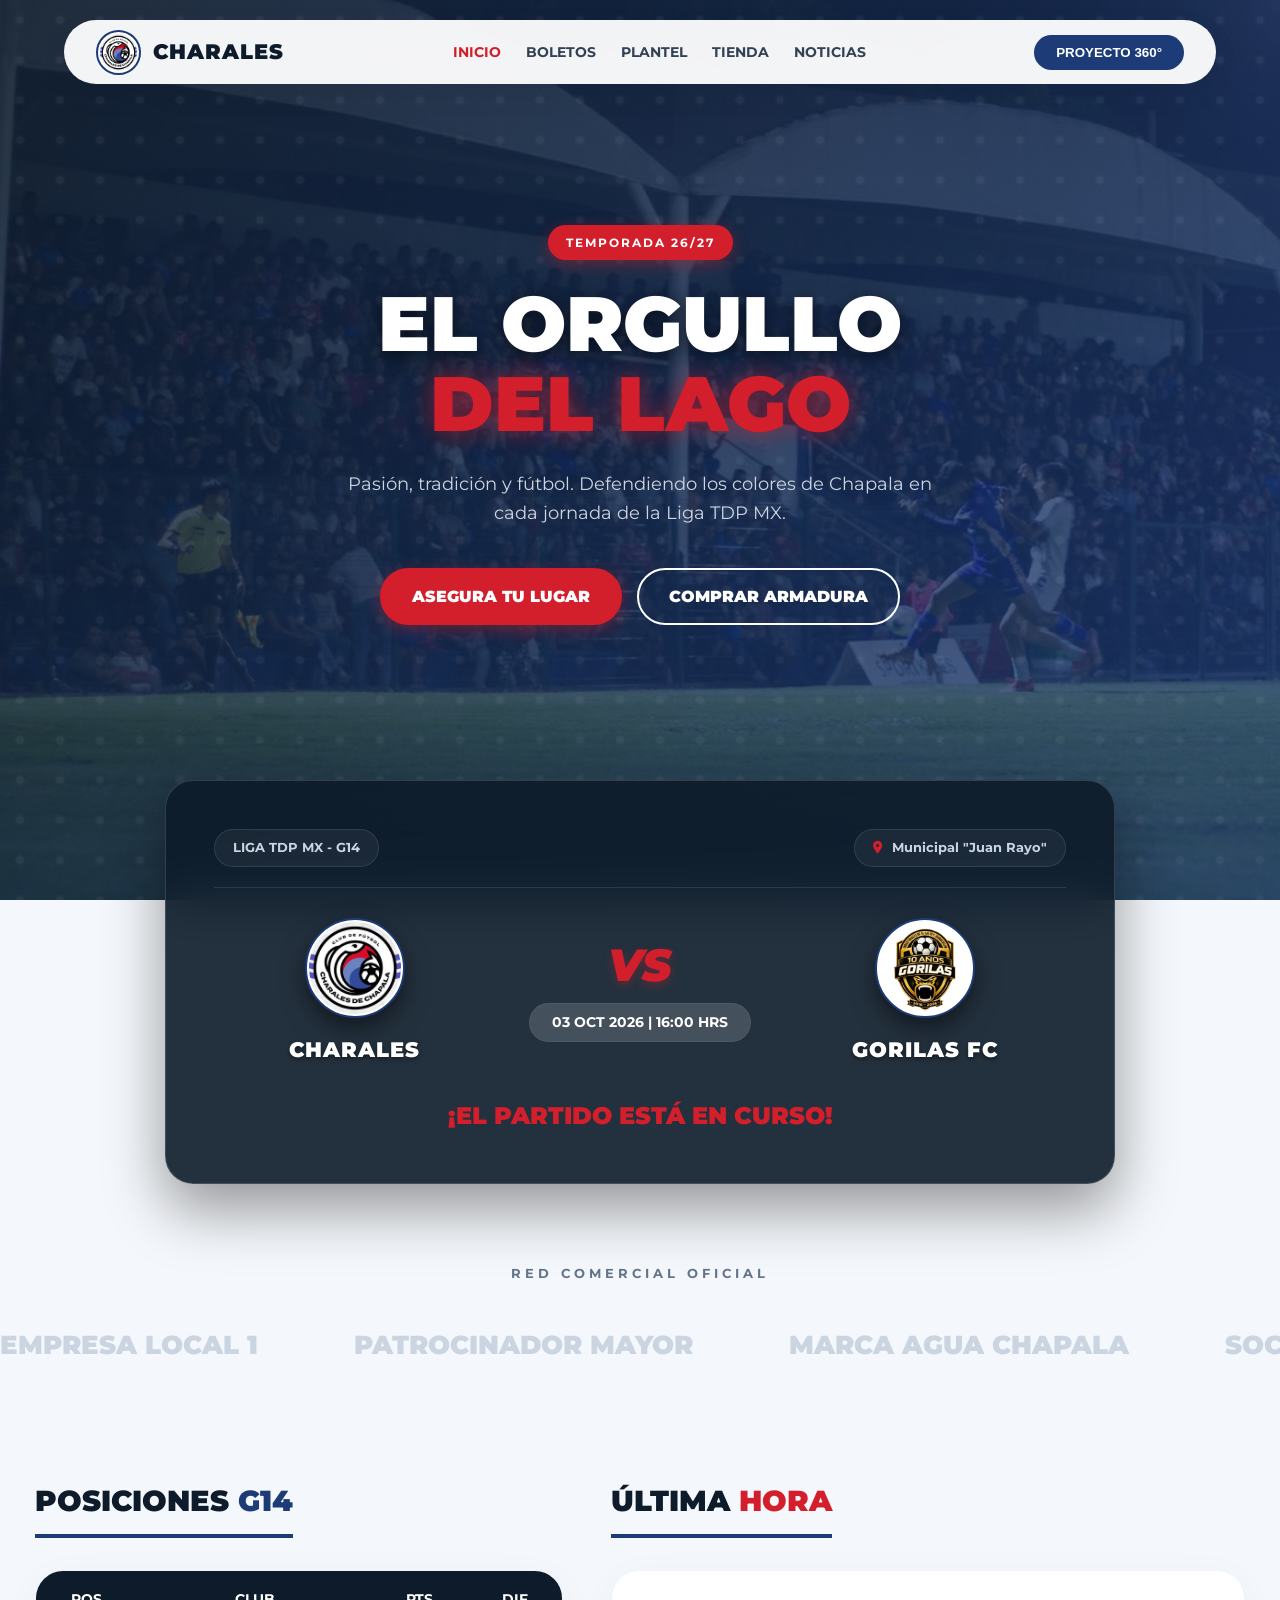
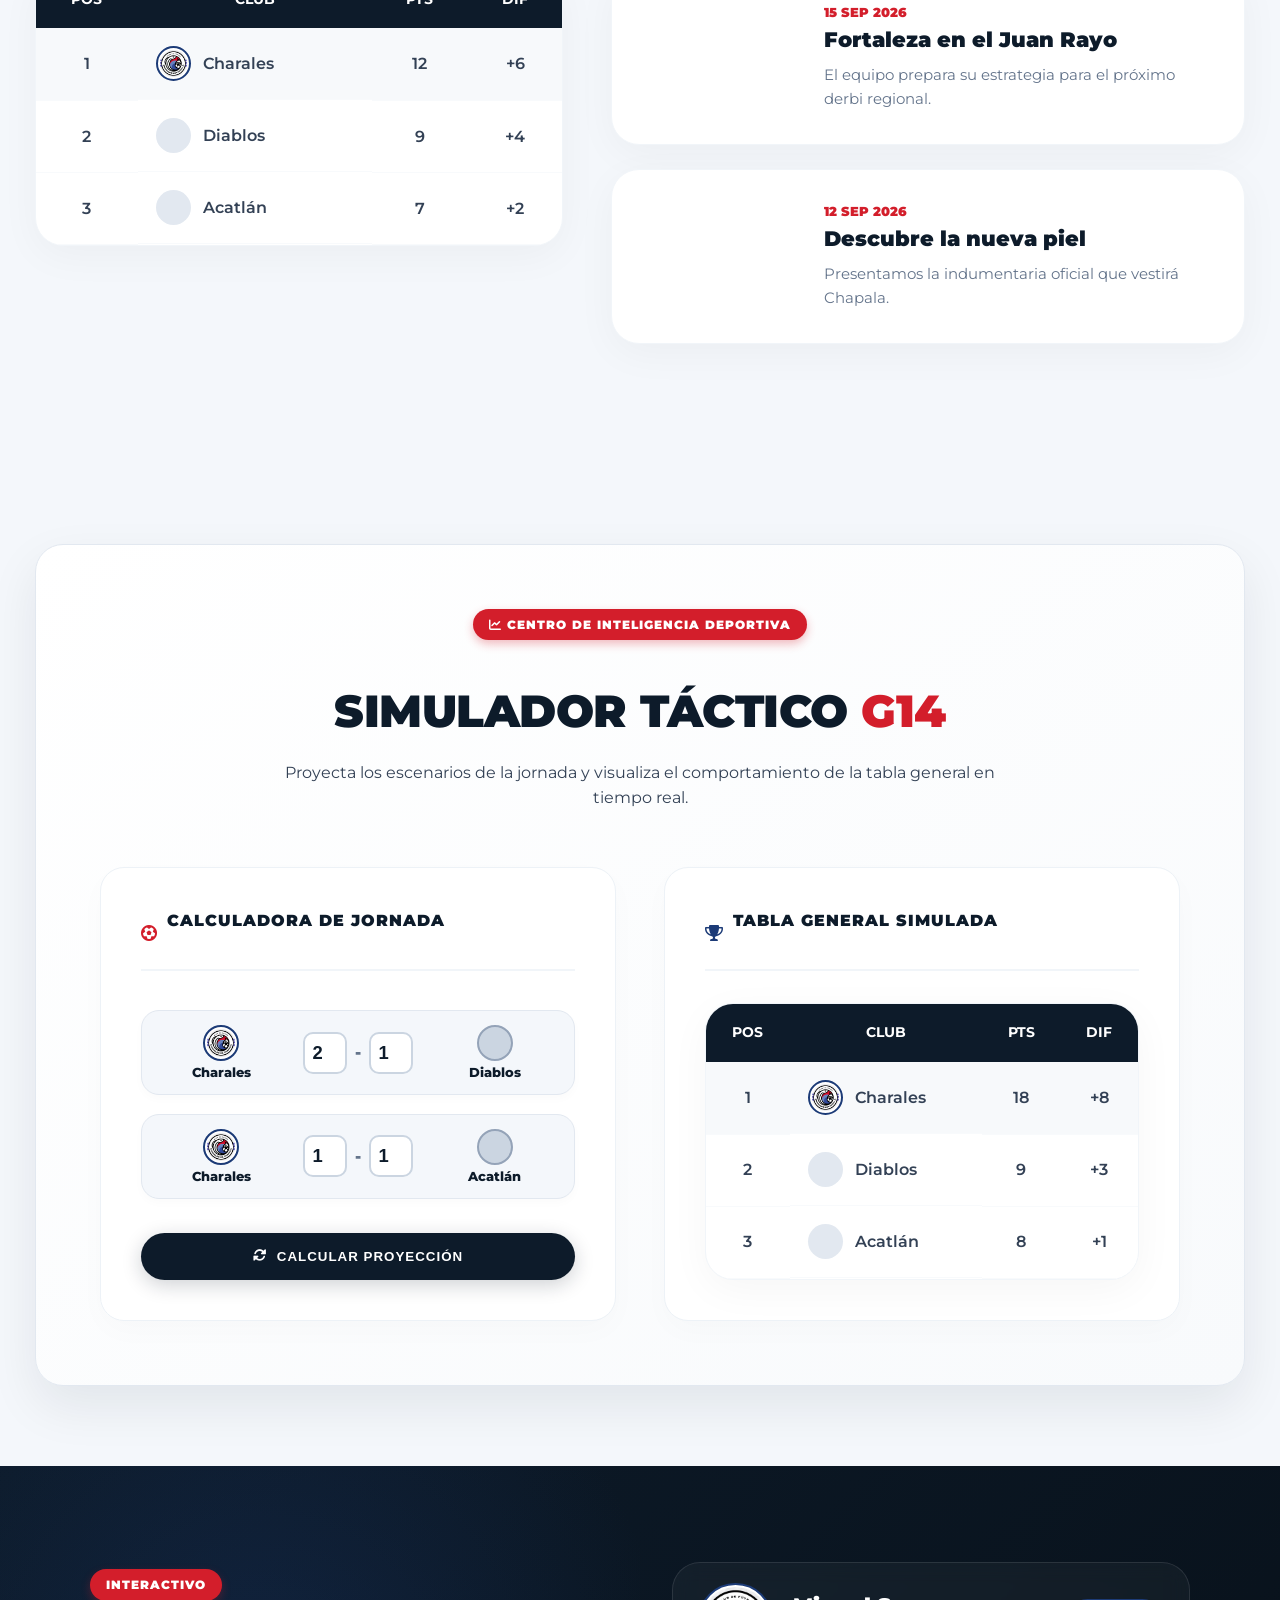
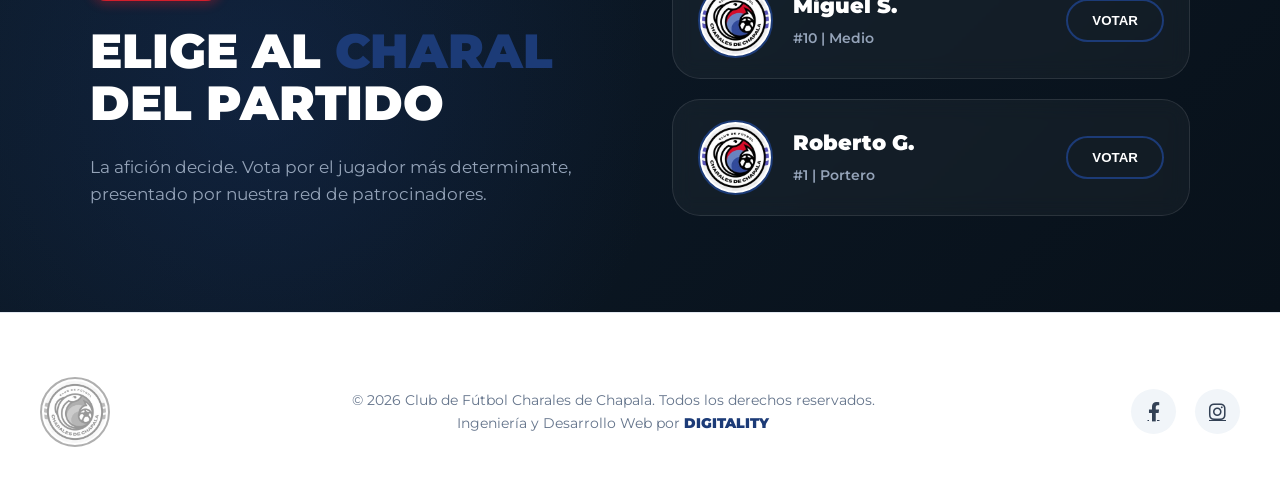
==== commit a7c69af5: "Update index.html" ====
--- a/index.html
+++ b/index.html
@@ -77,7 +77,7 @@
                     <div class="date-badge rounded-pill">03 OCT 2026 | 16:00 HRS</div>
                 </div>
                 <div class="team-col">
-                    <img src="https://upload.wikimedia.org/wikipedia/commons/thumb/1/14/Logo_Gorilas_de_Juanacatlan.png/120px-Logo_Gorilas_de_Juanacatlan.png" alt="Rival" class="team-shield">
+                    <img src="Gorilas.png" alt="Rival" class="team-shield">
                     <span class="team-name">GORILAS FC</span>
                 </div>
             </div>
--- a/style.css
+++ b/style.css
@@ -56,7 +56,7 @@
 .close-menu { position: absolute; top: 30px; right: 30px; font-size: 3rem; color: var(--white); cursor: pointer; line-height: 1; }
 .mobile-menu a { color: var(--white); text-decoration: none; font-size: 1.5rem; font-weight: 900; }
 
-/* --- HERO INMERSIVO (Imagen de fondo integrada) --- */
+/* --- HERO INMERSIVO CON ANIMACIÓN DE AGUA/GOTAS (Lago de Chapala) --- */
 .hero-split { 
     display: flex; 
     align-items: center; 
@@ -64,26 +64,44 @@
     min-height: 100vh; 
     padding-top: 130px; 
     padding-bottom: 180px; 
-    /* Gradiente oscuro sobre portada1.png para que el texto sea legible */
-    background: linear-gradient(to bottom, rgba(13, 27, 42, 0.7), rgba(13, 27, 42, 0.85)), url('portada1.png') center/cover no-repeat;
+    background: linear-gradient(135deg, rgba(13, 27, 42, 0.85), rgba(28, 59, 119, 0.75)), url('portada1.png') center/cover no-repeat;
     width: 100%; 
     position: relative;
+    overflow: hidden;
+}
+
+/* Efecto de ondas de agua superpuestas (Alusión al Lago) */
+.hero-split::before {
+    content: '';
+    position: absolute;
+    top: 0; left: 0; width: 200%; height: 200%;
+    background: radial-gradient(circle, rgba(255,255,255,0.05) 10%, transparent 20%);
+    background-size: 40px 40px;
+    animation: waveEffect 25s linear infinite;
+    pointer-events: none;
+    z-index: 1;
+}
+
+@keyframes waveEffect {
+    0% { transform: translate(0, 0); }
+    50% { transform: translate(-20px, -20px); }
+    100% { transform: translate(0, 0); }
 }
 
 .hero-text { 
     display: flex; 
     flex-direction: column; 
     justify-content: center; 
-    align-items: center; /* Centrado total */
+    align-items: center; 
     text-align: center;
     width: 100%;
     max-width: 900px;
     padding: 0 20px; 
     z-index: 2; 
 }
-.season-badge { background: var(--red); color: var(--white); padding: 8px 18px; font-size: 0.75rem; font-weight: 700; margin-bottom: 1.5rem; letter-spacing: 2px; }
-.hero-text h1 { font-size: clamp(3rem, 6vw, 5rem); font-weight: 900; line-height: 1.05; color: var(--white); margin-bottom: 1.5rem; text-shadow: 0 5px 15px rgba(0,0,0,0.5); }
-.hero-text h1 span.txt-red { color: var(--red); }
+.season-badge { background: var(--red); color: var(--white); padding: 8px 18px; font-size: 0.75rem; font-weight: 700; margin-bottom: 1.5rem; letter-spacing: 2px; box-shadow: 0 4px 15px rgba(211,30,43,0.4); }
+.hero-text h1 { font-size: clamp(3rem, 6vw, 5rem); font-weight: 900; line-height: 1.05; color: var(--white); margin-bottom: 1.5rem; text-shadow: 0 5px 20px rgba(0,0,0,0.6); }
+.hero-text h1 span.txt-red { color: var(--red); text-shadow: 0 0 25px rgba(211,30,43,0.6); }
 .hero-text p { font-size: 1.15rem; color: #cbd5e1; margin-bottom: 2.5rem; max-width: 600px; }
 .hero-buttons { display: flex; gap: 15px; flex-wrap: wrap; justify-content: center; }
 
@@ -93,9 +111,9 @@
 .btn-outline-white { background: transparent; color: var(--white); padding: 14px 30px; text-decoration: none; font-weight: 900; border: 2px solid var(--white); transition: 0.3s; border-radius: 50px; }
 .btn-outline-white:hover { background: var(--white); color: var(--navy); transform: translateY(-2px); box-shadow: 0 5px 15px rgba(255,255,255,0.2); }
 
-/* --- TARJETA PARTIDO GLASSMORPHISM --- */
+/* --- TARJETA PARTIDO GLASSMORPHISM (Rediseñada y limpia) --- */
 .match-glass-section { position: relative; margin-top: -120px; z-index: 10; padding: 0 20px; display: flex; justify-content: center; }
-.glass-card { background: rgba(13, 27, 42, 0.85); backdrop-filter: blur(25px); -webkit-backdrop-filter: blur(25px); border: 1px solid rgba(255,255,255,0.15); width: 100%; max-width: 950px; padding: 3rem; box-shadow: 0 25px 60px rgba(0,0,0,0.4); color: var(--white); }
+.glass-card { background: rgba(13, 27, 42, 0.9); backdrop-filter: blur(25px); -webkit-backdrop-filter: blur(25px); border: 1px solid rgba(255,255,255,0.15); width: 100%; max-width: 950px; padding: 3rem; box-shadow: 0 25px 60px rgba(0,0,0,0.4); color: var(--white); }
 .glass-header { display: flex; justify-content: space-between; align-items: center; border-bottom: 1px solid rgba(255,255,255,0.1); padding-bottom: 20px; margin-bottom: 30px; }
 .tag-league, .tag-stadium { background: rgba(255,255,255,0.05); border: 1px solid rgba(255,255,255,0.1); padding: 8px 18px; font-size: 0.8rem; font-weight: 700; color: #cbd5e1; }
 .tag-stadium i { color: var(--red); margin-right: 5px; }
@@ -146,21 +164,64 @@
 .news-data h3 { font-size: 1.3rem; font-weight: 900; color: var(--navy); margin: 0 0 10px 0; line-height: 1.2; }
 .news-data p { font-size: 0.95rem; color: var(--text-muted); }
 
-/* Votación Horizontal */
-.interactive-motm { background: var(--navy); padding: 6rem 20px; position: relative; overflow: hidden; }
-.interactive-motm::before { content: ''; position: absolute; top: -50%; left: -10%; width: 50%; height: 200%; background: radial-gradient(circle, rgba(28,59,119,0.4) 0%, transparent 70%); z-index: 0; }
-.motm-layout { max-width: 1100px; margin: 0 auto; display: flex; gap: 5rem; align-items: center; position: relative; z-index: 1; }
+/* --- JUGADOR DEL PARTIDO (REDISEÑADO LIMPIO Y MODERNO) --- */
+.interactive-motm { 
+    background: linear-gradient(135deg, var(--navy), #08111a); 
+    padding: 6rem 20px; 
+    position: relative; 
+    overflow: hidden; 
+}
+.interactive-motm::before { 
+    content: ''; 
+    position: absolute; 
+    top: -50%; left: -10%; 
+    width: 60%; height: 200%; 
+    background: radial-gradient(circle, rgba(28,59,119,0.3) 0%, transparent 70%); 
+    z-index: 0; 
+}
+.motm-layout { 
+    max-width: 1100px; 
+    margin: 0 auto; 
+    display: flex; 
+    gap: 4rem; 
+    align-items: center; 
+    position: relative; 
+    z-index: 1; 
+}
 .motm-info { flex: 1; color: var(--text-muted); }
 .live-badge { background: var(--red); color: white; padding: 6px 16px; font-size: 0.75rem; font-weight: 900; margin-bottom: 1.5rem; display: inline-block; letter-spacing: 1px; box-shadow: 0 4px 10px rgba(211,30,43,0.3); border-radius: 50px; }
 .motm-info h2 { font-size: 3rem; line-height: 1.1; color: var(--white); margin-bottom: 1.5rem; font-weight: 900; }
-.motm-options { flex: 1; display: flex; flex-direction: column; gap: 20px; }
-.player-option { background: rgba(255,255,255,0.03); border: 1px solid rgba(255,255,255,0.1); padding: 20px 25px; display: flex; align-items: center; gap: 20px; transition: 0.3s; backdrop-filter: blur(10px); border-radius: 28px; }
-.player-option:hover { background: rgba(255,255,255,0.08); border-color: var(--blue); transform: translateX(-10px); }
-.player-option img { height: 75px; width: 75px; }
+.motm-info p { color: #94a3b8; font-size: 1.05rem; }
+
+.motm-options { 
+    flex: 1; 
+    display: flex; 
+    flex-direction: column; 
+    gap: 20px; 
+    width: 100%;
+}
+.player-option { 
+    background: rgba(255, 255, 255, 0.04); 
+    border: 1px solid rgba(255, 255, 255, 0.1); 
+    padding: 20px 25px; 
+    display: flex; 
+    align-items: center; 
+    gap: 20px; 
+    transition: 0.3s ease; 
+    backdrop-filter: blur(10px); 
+    border-radius: 28px; 
+}
+.player-option:hover { 
+    background: rgba(255, 255, 255, 0.08); 
+    border-color: var(--blue); 
+    transform: translateY(-5px); 
+    box-shadow: 0 10px 30px rgba(0,0,0,0.3);
+}
+.player-option img { height: 75px; width: 75px; flex-shrink: 0; }
 .opt-details { flex-grow: 1; }
 .opt-details h4 { color: var(--white); font-weight: 900; font-size: 1.3rem; margin-bottom: 3px; }
 .opt-details span { color: #94a3b8; font-size: 0.9rem; font-weight: 600; }
-.vote-btn-premium { background: transparent; border: 2px solid var(--blue); color: var(--white); padding: 12px 24px; font-weight: 900; cursor: pointer; transition: 0.3s; border-radius: 50px; }
+.vote-btn-premium { background: transparent; border: 2px solid var(--blue); color: var(--white); padding: 12px 24px; font-weight: 900; cursor: pointer; transition: 0.3s; border-radius: 50px; flex-shrink: 0; }
 .vote-btn-premium:hover { background: var(--blue); box-shadow: 0 4px 15px rgba(28,59,119,0.4); }
 
 /* Footer General */
@@ -235,7 +296,7 @@
 
 
 /* =======================================================
-   --- AJUSTES RESPONSIVOS (Móvil Premium Integrado) ---
+   --- AJUSTES RESPONSIVOS (Móvil Ultra Limpio) ---
    ======================================================= */
 @media (max-width: 1024px) {
     .dashboard-grid { flex-direction: column; }
@@ -246,53 +307,50 @@
 }
 
 @media (max-width: 900px) {
-    /* Hero Principal en Celular: Imagen de fondo y texto centrado */
+    /* Hero */
     .hero-split { 
         padding-top: 140px; 
         padding-bottom: 120px; 
     }
-    .hero-text { 
-        padding: 0 5%; 
-    }
+    .hero-text { padding: 0 5%; }
     .hero-text h1 { font-size: clamp(2.5rem, 8vw, 3.5rem); }
-    .hero-buttons { 
-        flex-direction: column; 
-        width: 100%;
-        gap: 15px;
-    }
-    .btn-solid-red, .btn-outline-white {
-        width: 100%;
-        text-align: center;
-    }
+    .hero-buttons { flex-direction: column; width: 100%; gap: 15px; }
+    .btn-solid-red, .btn-outline-white { width: 100%; text-align: center; }
     
-    /* CRÍTICO: MARCADOR HORIZONTAL EN MÓVIL (Como scoreboard real) */
+    /* Marcador Horizontal en Móvil */
     .match-glass-section { margin-top: -60px; padding: 0 15px; }
     .glass-card { padding: 1.5rem; }
-    
     .glass-header { flex-direction: column; gap: 10px; align-items: center; padding-bottom: 15px; margin-bottom: 20px; }
-    
-    /* Mantiene los escudos de lado a lado en móvil */
     .match-teams { flex-direction: row; gap: 10px; align-items: center; margin-bottom: 20px; }
-    
     .team-col { width: 33%; gap: 8px; }
-    .team-shield { height: 60px; width: 60px; } /* Logos más pequeños para móvil */
+    .team-shield { height: 60px; width: 60px; }
     .team-name { font-size: 0.9rem; }
-    
     .match-center-info { width: 33%; display: flex; flex-direction: column; align-items: center; gap: 5px; }
     .vs { font-size: 2rem; }
     .date-badge { padding: 4px 10px; font-size: 0.7rem; margin-top: 5px; }
-    
     .countdown-row { gap: 10px; }
     .colon { display: none; } 
     .time-unit span { font-size: 2rem; }
     .time-unit small { font-size: 0.65rem; }
     
-    /* Votación Jugador */
-    .motm-layout { flex-direction: column; text-align: center; }
-    .player-option { flex-direction: column; text-align: center; }
-    .player-option:hover { transform: translateY(-5px); }
+    /* Votación en Móvil (Alineada y sin cortes raros) */
+    .interactive-motm { padding: 4rem 15px; }
+    .motm-layout { flex-direction: column; text-align: center; gap: 2.5rem; }
+    .motm-info h2 { font-size: 2.2rem; }
+    .player-option { 
+        flex-direction: row; /* Mantiene la tarjeta horizontal en móvil para aprovechar el espacio */
+        text-align: left; 
+        padding: 15px;
+        gap: 12px;
+    }
+    .player-option img { height: 50px; width: 50px; }
+    .opt-details h4 { font-size: 1.1rem; }
+    .opt-details span { font-size: 0.8rem; }
+    .vote-btn-premium { 
+        padding: 8px 16px; 
+        font-size: 0.8rem; 
+    }
     
-    /* Footer & Header general */
     .footer-content { flex-direction: column; text-align: center; }
     .page-header { padding: 120px 20px 40px; }
 }
@@ -304,3 +362,436 @@
     .news-thumb { width: 100%; height: 200px; }
     .marquee-track { gap: 3rem; }
 }
+
+/* --- EFECTO LIQUID GLASS / GOTAS DE AGUA (LAGO DE CHAPALA) --- */
+.water-ripple-container {
+    position: absolute;
+    top: 0;
+    left: 0;
+    width: 100%;
+    height: 100%;
+    overflow: hidden;
+    pointer-events: none;
+    z-index: 2;
+}
+
+.water-drop {
+    position: absolute;
+    border-radius: 50%;
+    background: radial-gradient(circle at 30% 30%, rgba(255, 255, 255, 0.4), rgba(28, 59, 119, 0.1) 60%, rgba(13, 27, 42, 0.2));
+    backdrop-filter: blur(4px);
+    -webkit-backdrop-filter: blur(4px);
+    border: 1px solid rgba(255, 255, 255, 0.25);
+    box-shadow: inset 0 2px 4px rgba(255, 255, 255, 0.6), 0 8px 20px rgba(0, 0, 0, 0.3);
+    transform: scale(0);
+    animation: liquidSplash 2.5s cubic-bezier(0.1, 0.8, 0.3, 1) forwards;
+}
+
+@keyframes liquidSplash {
+    0% {
+        transform: scale(0.2);
+        opacity: 0.9;
+    }
+    50% {
+        opacity: 0.7;
+    }
+    100% {
+        transform: scale(2.8);
+        opacity: 0;
+        border-width: 3px;
+        border-color: rgba(255, 255, 255, 0.05);
+    }
+}
+
+/* --- ESTILOS SIMULADOR DE LIGUILLA --- */
+.simulator-section {
+    padding: 4rem 20px;
+    max-width: 1250px;
+    margin: 0 auto;
+}
+.simulator-container {
+    background: var(--white);
+    padding: 3.5rem;
+    box-shadow: 0 15px 45px rgba(0,0,0,0.05);
+    border: 1px solid #f1f5f9;
+}
+.simulator-header {
+    text-align: center;
+    max-width: 700px;
+    margin: 0 auto 3rem;
+}
+.simulator-header h2 {
+    font-size: 2.5rem;
+    font-weight: 900;
+    color: var(--navy);
+    margin: 10px 0;
+}
+.simulator-grid {
+    display: flex;
+    gap: 3rem;
+    align-items: flex-start;
+}
+.sim-matches-box, .sim-table-box {
+    flex: 1;
+    background: var(--light-bg);
+    padding: 2rem;
+    border-radius: 24px;
+    border: 1px solid #e2e8f0;
+}
+.sim-matches-box h3, .sim-table-box h3 {
+    font-size: 1.1rem;
+    font-weight: 900;
+    color: var(--navy);
+    margin-bottom: 1.5rem;
+    letter-spacing: 1px;
+}
+.sim-match-item {
+    display: flex;
+    justify-content: space-between;
+    align-items: center;
+    background: var(--white);
+    padding: 12px 20px;
+    border-radius: 16px;
+    margin-bottom: 12px;
+    box-shadow: 0 4px 10px rgba(0,0,0,0.02);
+}
+.team-lbl {
+    font-weight: 700;
+    font-size: 0.95rem;
+    color: var(--text-main);
+    width: 35%;
+}
+.score-inputs {
+    display: flex;
+    align-items: center;
+    gap: 8px;
+}
+.score-input {
+    width: 45px;
+    height: 40px;
+    text-align: center;
+    font-size: 1.1rem;
+    font-weight: 900;
+    border: 2px solid #cbd5e1;
+    border-radius: 10px;
+    background: #f8fafc;
+    color: var(--navy);
+}
+.score-input:focus {
+    border-color: var(--blue);
+    outline: none;
+}
+
+@media (max-width: 900px) {
+    .simulator-grid {
+        flex-direction: column;
+    }
+    .simulator-container {
+        padding: 2rem 1.5rem;
+    }
+}
+
+/* --- REDISEÑO PREMIUM SIMULADOR DIRECTIVO --- */
+.simulator-section {
+    padding: 5rem 20px;
+    max-width: 1250px;
+    margin: 0 auto;
+}
+.simulator-container {
+    background: linear-gradient(145deg, #ffffff, #f8fafc);
+    padding: 4rem;
+    box-shadow: 0 20px 50px rgba(13, 27, 42, 0.08);
+    border: 1px solid #e2e8f0;
+    position: relative;
+    overflow: hidden;
+}
+.simulator-header {
+    text-align: center;
+    max-width: 750px;
+    margin: 0 auto 3.5rem;
+}
+.simulator-header h2 {
+    font-size: clamp(2rem, 4vw, 2.8rem);
+    font-weight: 900;
+    color: var(--navy);
+    margin: 12px 0;
+    letter-spacing: -0.5px;
+}
+.simulator-grid {
+    display: flex;
+    gap: 3rem;
+    align-items: stretch;
+}
+.sim-matches-box, .sim-table-box {
+    flex: 1;
+    background: var(--white);
+    padding: 2.5rem;
+    border-radius: 24px;
+    border: 1px solid #edf2f7;
+    box-shadow: 0 10px 30px rgba(0,0,0,0.02);
+    display: flex;
+    flex-direction: column;
+    justify-content: space-between;
+}
+.box-title-row {
+    display: flex;
+    align-items: center;
+    gap: 10px;
+    margin-bottom: 2rem;
+    border-bottom: 2px solid #f1f5f9;
+    padding-bottom: 12px;
+}
+.box-title-row h3 {
+    font-size: 1rem;
+    font-weight: 900;
+    color: var(--navy);
+    letter-spacing: 1px;
+}
+.sim-match-item {
+    display: flex;
+    justify-content: space-between;
+    align-items: center;
+    background: var(--light-bg);
+    padding: 16px 20px;
+    border-radius: 18px;
+    margin-bottom: 15px;
+    border: 1px solid #e2e8f0;
+    transition: 0.3s;
+}
+.sim-match-item:hover {
+    border-color: var(--blue);
+    background: #ffffff;
+    box-shadow: 0 5px 15px rgba(0,0,0,0.03);
+}
+.sim-team-info {
+    display: flex;
+    align-items: center;
+    gap: 10px;
+    width: 38%;
+}
+.sim-team-info.right {
+    justify-content: flex-end;
+}
+.mini-crest {
+    width: 32px;
+    height: 32px;
+    border-radius: 50%;
+    object-fit: cover;
+    border: 1px solid var(--blue);
+    background: white;
+}
+.empty-logo-sm {
+    width: 32px;
+    height: 32px;
+    background: #cbd5e1;
+    border-radius: 50%;
+}
+.team-lbl {
+    font-weight: 800;
+    font-size: 0.9rem;
+    color: var(--navy);
+}
+.score-inputs {
+    display: flex;
+    align-items: center;
+    gap: 10px;
+}
+.score-input {
+    width: 50px;
+    height: 45px;
+    text-align: center;
+    font-size: 1.2rem;
+    font-weight: 900;
+    border: 2px solid #cbd5e1;
+    border-radius: 12px;
+    background: var(--white);
+    color: var(--navy);
+    transition: 0.2s;
+}
+.score-input:focus {
+    border-color: var(--red);
+    box-shadow: 0 0 10px rgba(211,30,43,0.15);
+    outline: none;
+}
+.vs-dash {
+    font-weight: 900;
+    color: var(--text-muted);
+}
+.btn-sim-action {
+    background: var(--navy);
+    color: var(--white);
+    width: 100%;
+    padding: 16px;
+    font-weight: 900;
+    border: none;
+    cursor: pointer;
+    transition: 0.3s;
+    letter-spacing: 1px;
+    margin-top: 15px;
+    box-shadow: 0 5px 20px rgba(13,27,42,0.2);
+    display: flex;
+    align-items: center;
+    justify-content: center;
+    gap: 10px;
+}
+.btn-sim-action:hover {
+    background: var(--red);
+    transform: translateY(-2px);
+    box-shadow: 0 8px 25px rgba(211,30,43,0.3);
+}
+
+@media (max-width: 900px) {
+    .simulator-grid {
+        flex-direction: column;
+    }
+    .simulator-container {
+        padding: 2rem 1.2rem;
+    }
+}
+
+/* --- CORRECCIÓN DE DESFASE EN SIMULADOR MÓVIL --- */
+.sim-match-item {
+    display: flex;
+    justify-content: space-between;
+    align-items: center;
+    background: var(--light-bg);
+    padding: 12px 15px;
+    border-radius: 18px;
+    margin-bottom: 12px;
+    border: 1px solid #e2e8f0;
+    gap: 8px;
+    overflow: hidden; /* Evita que elementos hijos rompan el contenedor */
+}
+
+.sim-team-info {
+    display: flex;
+    align-items: center;
+    gap: 8px;
+    width: 38%;
+    min-width: 0; /* Vital para permitir que el texto se ajuste con elipsis si es muy largo */
+}
+
+.sim-team-info.right {
+    justify-content: flex-end;
+}
+
+.sim-team-info .team-lbl {
+    font-weight: 800;
+    font-size: 0.85rem;
+    color: var(--navy);
+    white-space: nowrap;
+    overflow: hidden;
+    text-overflow: ellipsis; /* Corta con puntos suspensivos si excede el espacio */
+}
+
+.score-inputs {
+    display: flex;
+    align-items: center;
+    gap: 6px;
+    flex-shrink: 0; /* Evita que los inputs se reduzcan o se salgan de la pantalla */
+}
+
+.score-input {
+    width: 42px;
+    height: 40px;
+    text-align: center;
+    font-size: 1.1rem;
+    font-weight: 900;
+    border: 2px solid #cbd5e1;
+    border-radius: 10px;
+    background: var(--white);
+    color: var(--navy);
+}
+
+@media (max-width: 480px) {
+    .simulator-container {
+        padding: 1.5rem 1rem; /* Margen interno seguro en celulares pequeños */
+    }
+    .sim-matches-box, .sim-table-box {
+        padding: 1.2rem;
+    }
+    .sim-team-info {
+        width: 35%;
+    }
+}
+
+/* --- ESTILOS OPTIMIZADOS: LOGO ARRIBA, NOMBRE ABAJO --- */
+.sim-match-item {
+    display: flex;
+    justify-content: space-between;
+    align-items: center;
+    background: var(--light-bg);
+    padding: 14px 15px;
+    border-radius: 18px;
+    margin-bottom: 12px;
+    border: 1px solid #e2e8f0;
+    gap: 10px;
+}
+
+.sim-team-col {
+    display: flex;
+    flex-direction: column;
+    align-items: center;
+    text-align: center;
+    width: 32%;
+    gap: 5px;
+}
+
+.mini-crest {
+    width: 36px;
+    height: 36px;
+    border-radius: 50%;
+    object-fit: cover;
+    border: 2px solid var(--blue);
+    background: white;
+}
+
+.empty-logo-sm {
+    width: 36px;
+    height: 36px;
+    background: #cbd5e1;
+    border-radius: 50%;
+    border: 2px solid #94a3b8;
+}
+
+.sim-team-col .team-lbl {
+    font-weight: 800;
+    font-size: 0.8rem;
+    color: var(--navy);
+    line-height: 1.1;
+    display: block;
+    width: 100%;
+    overflow: hidden;
+    text-overflow: ellipsis;
+    white-space: nowrap;
+}
+
+.score-inputs {
+    display: flex;
+    align-items: center;
+    gap: 8px;
+    flex-shrink: 0;
+}
+
+.score-input {
+    width: 44px;
+    height: 42px;
+    text-align: center;
+    font-size: 1.15rem;
+    font-weight: 900;
+    border: 2px solid #cbd5e1;
+    border-radius: 10px;
+    background: var(--white);
+    color: var(--navy);
+}
+
+.score-input:focus {
+    border-color: var(--red);
+    outline: none;
+    box-shadow: 0 0 8px rgba(211,30,43,0.2);
+}
+
+.vs-dash {
+    font-weight: 900;
+    color: var(--text-muted);
+}
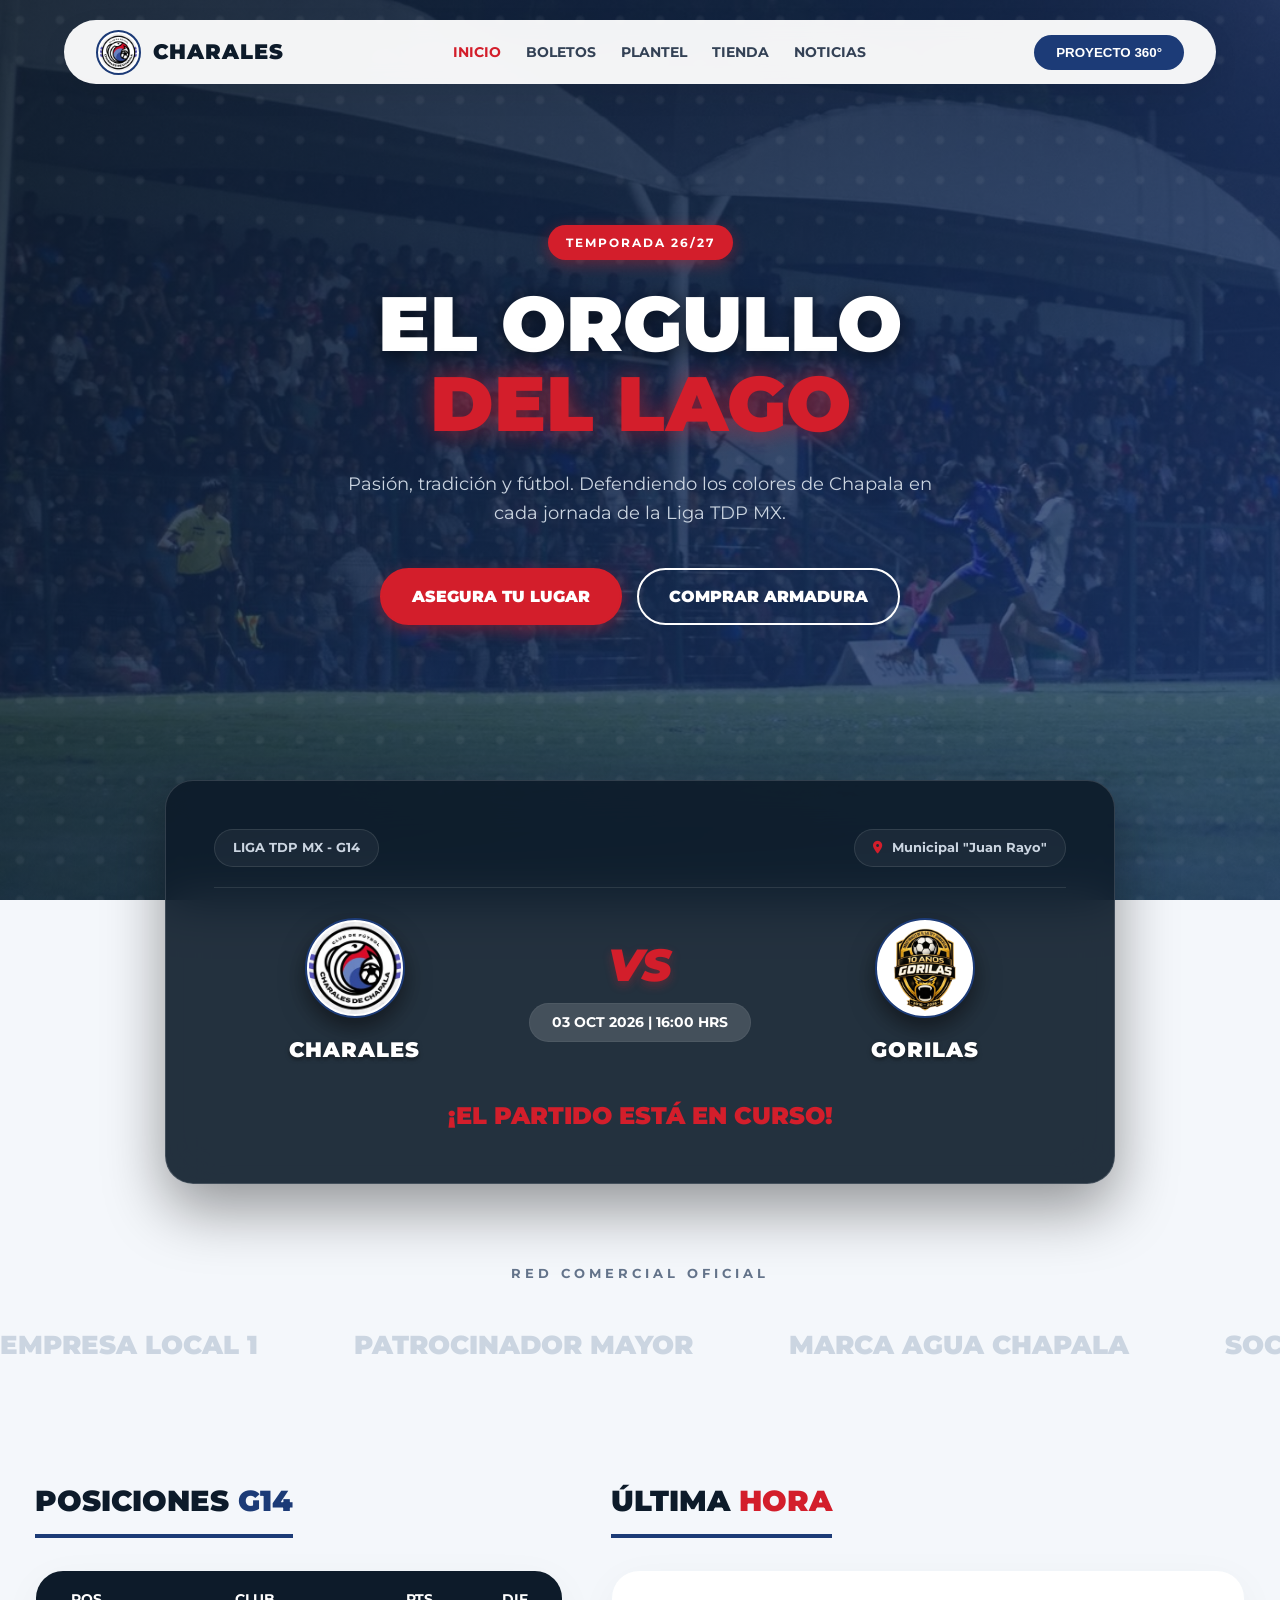
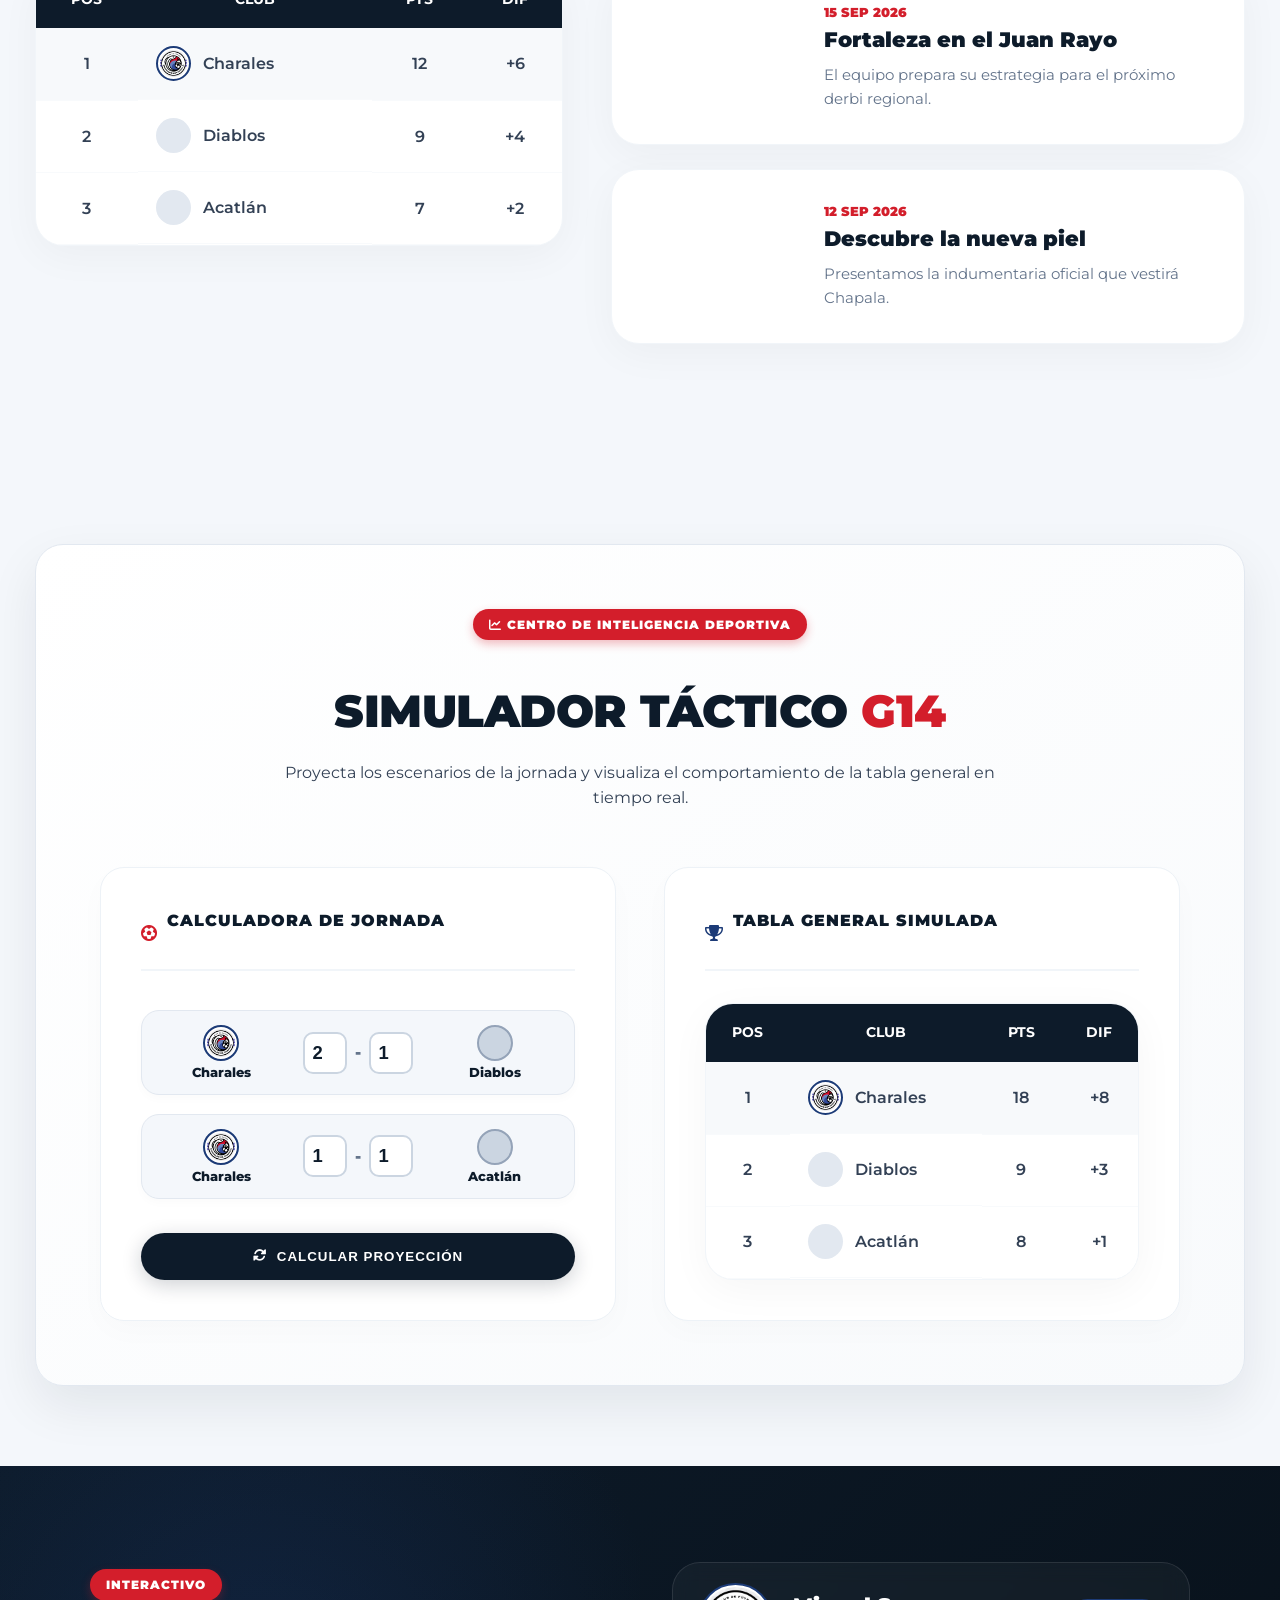
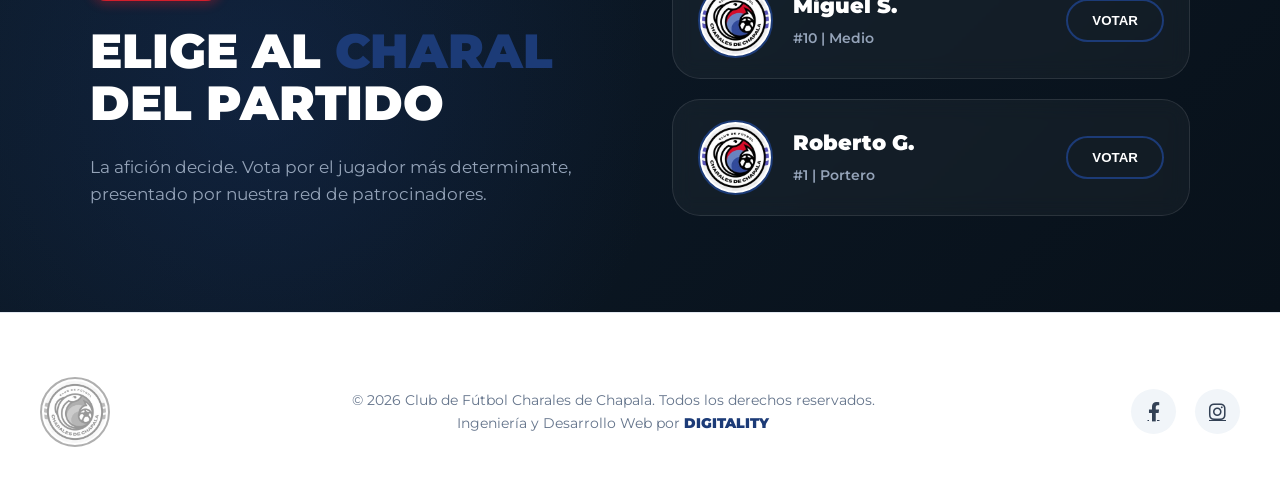
==== commit 6a053032: "Update index.html" ====
--- a/index.html
+++ b/index.html
@@ -78,7 +78,7 @@
                 </div>
                 <div class="team-col">
                     <img src="Gorilas.png" alt="Rival" class="team-shield">
-                    <span class="team-name">GORILAS FC</span>
+                    <span class="team-name">GORILAS</span>
                 </div>
             </div>
 
